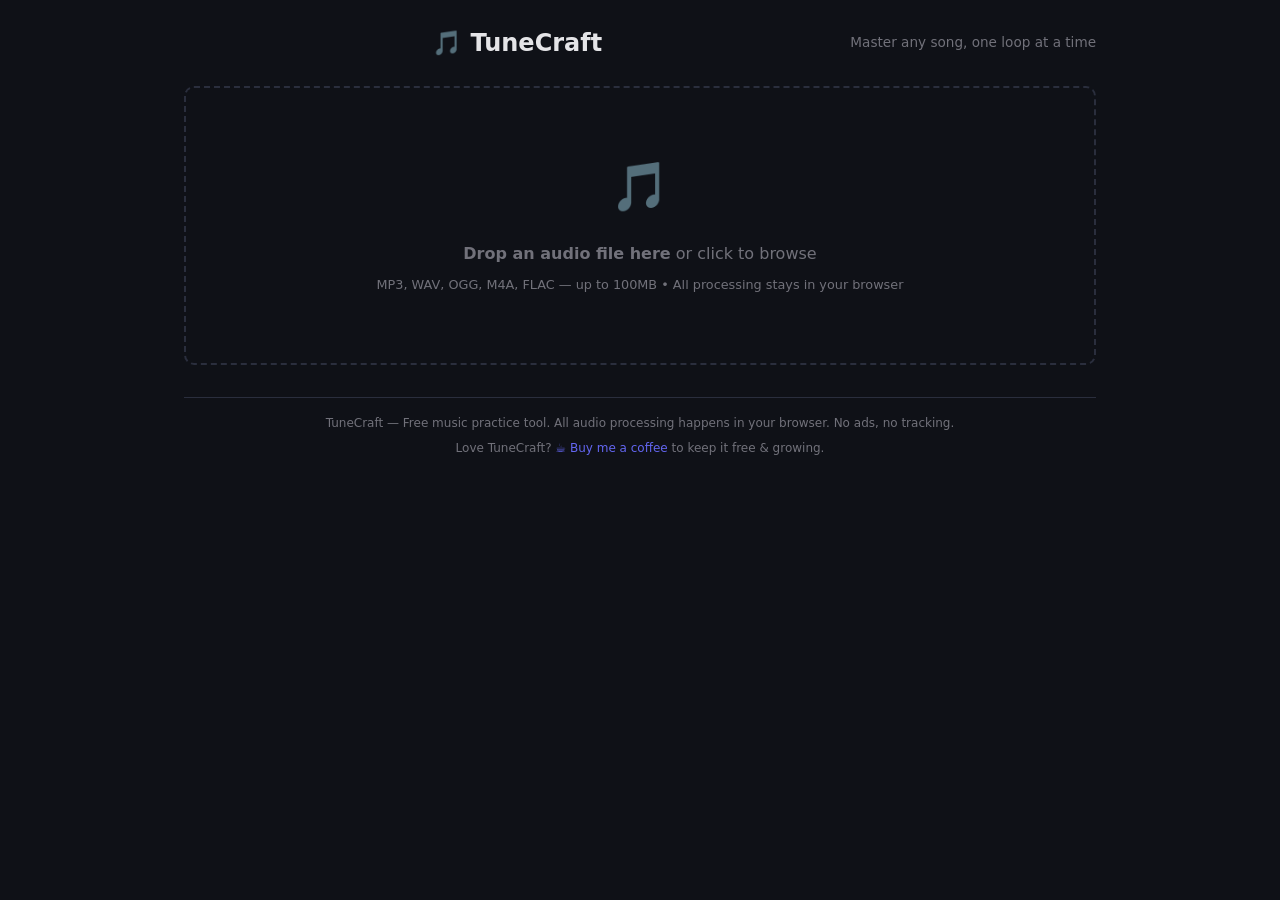
==== index.html @ f31935e3 "feat: add Ko-fi donate button + footer support link - Floating Ko-fi widget (bottom-right, matches a" ====
<!DOCTYPE html>
<html lang="en">
<head>
    <meta charset="UTF-8">
    <meta name="viewport" content="width=device-width, initial-scale=1.0">
    <title>TuneCraft — Music Practice Tool</title>
    <meta name="description" content="Free online music practice tool. Loop any section, slow down without pitch change, progressive speed training. Perfect for guitar, piano, bass, drums — any instrument.">
    <meta name="keywords" content="music practice, loop player, slow down music, A-B repeat, speed trainer, guitar practice, piano practice">
    <meta property="og:title" content="TuneCraft — Music Practice Tool">
    <meta property="og:description" content="Loop, slow down, and master any song. Free online music practice tool with progressive speed training.">
    <meta property="og:type" content="website">
    <meta property="og:url" content="https://tunecraft.app">
    <link rel="canonical" href="https://tunecraft.app">
    <link rel="stylesheet" href="css/style.css">
    <link rel="stylesheet" href="css/tune.css">
</head>
<body>
    <div class="gp-container">
        <div class="gp-header">
            <div></div>
            <h1>🎵 TuneCraft</h1>
            <div class="header-tagline">Master any song, one loop at a time</div>
        </div>

        <!-- Upload Area -->
        <div id="upload-area" class="upload-area">
            <div class="icon">🎵</div>
            <p><strong>Drop an audio file here</strong> or click to browse</p>
            <p class="hint">MP3, WAV, OGG, M4A, FLAC — up to 100MB • All processing stays in your browser</p>
            <input type="file" id="file-input" accept="audio/*,.mp3,.wav,.m4a,.ogg,.flac,.aac,.wma" style="display:none">
        </div>

        <!-- Player (hidden until file loaded) -->
        <div id="player-section" class="hidden">
            <!-- Track Info -->
            <div class="track-info">
                <span class="track-name" id="track-name"></span>
                <span class="track-duration" id="track-duration"></span>
                <button class="btn btn-sm btn-danger" onclick="closeTrack()">✕ Close</button>
            </div>

            <!-- Waveform -->
            <div class="waveform-wrap">
                <canvas id="waveform" height="90"></canvas>
                <div class="time-labels">
                    <span id="time-start">0:00</span>
                    <span id="time-end">0:00</span>
                </div>
            </div>

            <!-- Scrollbar / Seek bar -->
            <div class="scroll-bar-wrap" id="scroll-bar-wrap">
                <div class="scroll-track" id="scroll-track">
                    <div class="scroll-thumb" id="scroll-thumb"></div>
                </div>
            </div>

            <!-- View Window + Loop Info row -->
            <div class="view-loop-row">
                <div class="loop-info" id="loop-info">
                    <span class="loop-badge" id="loop-badge">No loop selected</span>
                    <span class="loop-hint">Click and drag on the waveform to select a loop region</span>
                </div>
                <div class="view-window-ctrl">
                    <label>View</label>
                    <input type="number" id="view-window-input" class="compact-input" value="30" min="2" max="600" title="Visible window in seconds">
                    <span class="unit">s</span>
                    <input type="range" id="view-window-slider" class="compact-slider" min="2" max="300" value="30" step="1">
                </div>
            </div>

            <!-- Transport Controls -->
            <div class="transport">
                <div class="transport-row">
                    <button class="ctrl-btn" id="btn-restart" onclick="restartTrack()" title="Restart">⏮</button>
                    <button class="ctrl-btn" id="btn-back5" onclick="skip(-5)" title="Back 5s">−5s</button>
                    <button class="ctrl-btn play-btn" id="btn-play" onclick="togglePlay()">▶</button>
                    <button class="ctrl-btn" id="btn-fwd5" onclick="skip(5)" title="Forward 5s">+5s</button>
                    <button class="ctrl-btn" id="btn-loop" onclick="toggleLoop()" title="Toggle loop">🔁</button>
                </div>

                <!-- Current Time -->
                <div class="current-time" id="current-time">0:00.0</div>

                <!-- Speed Control -->
                <div class="speed-section">
                    <label class="speed-label">Speed</label>
                    <div class="speed-buttons">
                        <button class="speed-btn" data-speed="0.25">0.25×</button>
                        <button class="speed-btn" data-speed="0.5">0.5×</button>
                        <button class="speed-btn" data-speed="0.75">0.75×</button>
                        <button class="speed-btn active" data-speed="1">1×</button>
                        <button class="speed-btn" data-speed="1.25">1.25×</button>
                        <button class="speed-btn" data-speed="1.5">1.5×</button>
                    </div>
                    <div class="speed-fine-row">
                        <input type="range" id="speed-slider" class="speed-slider" min="0.10" max="2.00" step="0.01" value="1.00">
                        <input type="number" id="speed-input" class="speed-num-input" min="0.10" max="2.00" step="0.01" value="1.00">
                        <span class="speed-x">×</span>
                    </div>
                </div>

                <!-- Volume -->
                <div class="volume-section">
                    <label class="speed-label">Volume</label>
                    <div class="speed-slider-row">
                        <span>🔈</span>
                        <input type="range" id="volume-slider" class="speed-slider" min="0" max="1" step="0.05" value="1">
                        <span>🔊</span>
                    </div>
                </div>

                <!-- Loop Adjust -->
                <div class="loop-adjust" id="loop-adjust">
                    <div class="loop-point">
                        <span class="loop-point-label">A</span>
                        <button class="adj-btn" onclick="nudgeLoop('start', -1)" title="−1s">−1</button>
                        <button class="adj-btn adj-fine" onclick="nudgeLoop('start', -0.1)" title="−0.1s">−.1</button>
                        <input type="text" class="loop-time-input" id="loop-start-input" placeholder="0:00.0" onchange="setLoopTime('start', this.value)">
                        <button class="adj-btn adj-fine" onclick="nudgeLoop('start', 0.1)" title="+0.1s">+.1</button>
                        <button class="adj-btn" onclick="nudgeLoop('start', 1)" title="+1s">+1</button>
                    </div>
                    <div class="loop-point">
                        <span class="loop-point-label">B</span>
                        <button class="adj-btn" onclick="nudgeLoop('end', -1)" title="−1s">−1</button>
                        <button class="adj-btn adj-fine" onclick="nudgeLoop('end', -0.1)" title="−0.1s">−.1</button>
                        <input type="text" class="loop-time-input" id="loop-end-input" placeholder="0:00.0" onchange="setLoopTime('end', this.value)">
                        <button class="adj-btn adj-fine" onclick="nudgeLoop('end', 0.1)" title="+0.1s">+.1</button>
                        <button class="adj-btn" onclick="nudgeLoop('end', 1)" title="+1s">+1</button>
                    </div>
                </div>

                <!-- Loop Actions -->
                <div class="loop-actions">
                    <button class="btn btn-sm btn-outline" onclick="setLoopFromHere()" title="Set loop start at current position">Set A (start)</button>
                    <button class="btn btn-sm btn-outline" onclick="setLoopToHere()" title="Set loop end at current position">Set B (end)</button>
                    <button class="btn btn-sm btn-outline" onclick="clearLoop()">Clear Loop</button>
                    <button class="btn btn-sm" id="btn-countin" onclick="toggleCountIn()" title="Count-in beeps before loop restart">🔔 Count-in</button>
                </div>
            </div>

            <!-- Keyboard Shortcuts -->
            <div class="shortcuts">
                <span><kbd>Space</kbd> Play/Pause</span>
                <span><kbd>←</kbd><kbd>→</kbd> ±5s</span>
                <span><kbd>Shift</kbd>+<kbd>←</kbd><kbd>→</kbd> ±1s</span>
                <span><kbd>[</kbd> Set A</span>
                <span><kbd>]</kbd> Set B</span>
                <span><kbd>L</kbd> Toggle Loop</span>
                <span><kbd>-</kbd><kbd>+</kbd> Speed ±0.01</span>
                <span><kbd>Scroll</kbd> Pan waveform</span>
            </div>
        </div>

        <!-- Footer -->
        <footer class="site-footer">
            <p>TuneCraft — Free music practice tool. All audio processing happens in your browser. No ads, no tracking.</p>
            <p class="footer-support">
                Love TuneCraft? <a href="https://ko-fi.com/tunecraft" target="_blank" rel="noopener">☕ Buy me a coffee</a> to keep it free & growing.
            </p>
        </footer>
    </div>

    <script src="js/tune.js"></script>
    <!-- Ko-fi floating button -->
    <script src="https://storage.ko-fi.com/cdn/scripts/overlay-widget.js"></script>
    <script>
        kofiWidgetOverlay.draw('tunecraft', {
            'type': 'floating-chat',
            'floating-chat.donateButton.text': 'Support',
            'floating-chat.donateButton.background-color': '#6366f1',
            'floating-chat.donateButton.text-color': '#fff'
        });
    </script>
</body>
</html>
---- css/style.css ----
/* ── TuneCraft Base ────────────────────────────────────── */
:root {
    --bg: #0f1117;
    --surface: #1a1d27;
    --surface-hover: #222637;
    --border: #2a2e3d;
    --text: #e4e4e7;
    --text-muted: #71717a;
    --accent: #6366f1;
    --accent-hover: #818cf8;
    --success: #22c55e;
    --warning: #f59e0b;
    --danger: #ef4444;
    --radius: 10px;
    --font: 'Inter', -apple-system, BlinkMacSystemFont, system-ui, sans-serif;
    --mono: 'JetBrains Mono', 'Fira Code', monospace;
}

* { box-sizing: border-box; margin: 0; padding: 0; }

body {
    font-family: var(--font);
    background: var(--bg);
    color: var(--text);
    line-height: 1.6;
    min-height: 100vh;
}

.hidden { display: none !important; }

/* Upload area */
.upload-area {
    border: 2px dashed var(--border);
    border-radius: var(--radius);
    padding: 60px 24px;
    text-align: center;
    transition: all 0.2s;
    cursor: pointer;
    margin-bottom: 24px;
}

.upload-area:hover,
.upload-area.drag-over {
    border-color: var(--accent);
    background: rgba(99, 102, 241, 0.05);
}

.upload-area .icon {
    font-size: 3rem;
    margin-bottom: 16px;
}

.upload-area p {
    color: var(--text-muted);
    margin-bottom: 8px;
}

.upload-area .hint {
    font-size: 0.8rem;
    color: var(--text-muted);
}

/* Buttons */
.btn {
    background: var(--accent);
    color: #fff;
    border: none;
    padding: 8px 16px;
    border-radius: 6px;
    font-size: 0.85rem;
    font-weight: 500;
    cursor: pointer;
    transition: background 0.2s;
    display: inline-flex;
    align-items: center;
    gap: 6px;
}

.btn:hover { background: var(--accent-hover); }
.btn-sm { padding: 5px 12px; font-size: 0.8rem; }

.btn-outline {
    background: transparent;
    border: 1px solid var(--border);
    color: var(--text);
}

.btn-outline:hover {
    border-color: var(--accent);
    color: var(--accent);
    background: transparent;
}

.btn-danger { background: var(--danger); }
.btn-danger:hover { background: #dc2626; }

/* Toast */
.toast {
    position: fixed;
    bottom: 24px;
    right: 24px;
    background: var(--surface);
    border: 1px solid var(--border);
    border-radius: 8px;
    padding: 12px 20px;
    font-size: 0.9rem;
    box-shadow: 0 8px 24px rgba(0, 0, 0, 0.3);
    z-index: 2000;
    animation: slideIn 0.3s ease;
}

.toast.error { border-color: var(--danger); }
.toast.success { border-color: var(--success); }

@keyframes slideIn {
    from { transform: translateY(20px); opacity: 0; }
    to { transform: translateY(0); opacity: 1; }
}
---- css/tune.css ----
/* ── Tune Player ──────────────────────────────────────── */

.gp-container {
    max-width: 960px;
    margin: 0 auto;
    padding: 24px;
}

.gp-header {
    display: flex;
    align-items: center;
    justify-content: space-between;
    margin-bottom: 24px;
    flex-wrap: wrap;
    gap: 12px;
}

.gp-header h1 { font-size: 1.5rem; font-weight: 600; }

.header-tagline {
    color: var(--text-muted);
    font-size: 0.85rem;
    text-align: right;
}

.site-footer {
    margin-top: 32px;
    padding-top: 16px;
    border-top: 1px solid var(--border);
    text-align: center;
    color: var(--text-muted);
    font-size: 0.75rem;
}

.footer-support {
    margin-top: 6px;
}

.footer-support a {
    color: var(--accent);
    text-decoration: none;
    font-weight: 500;
}

.footer-support a:hover {
    color: var(--accent-hover);
    text-decoration: underline;
}

/* Track info */
.track-info {
    background: var(--surface);
    border: 1px solid var(--border);
    border-radius: var(--radius);
    padding: 14px 20px;
    margin-bottom: 16px;
    display: flex;
    align-items: center;
    gap: 16px;
    flex-wrap: wrap;
}

.track-name {
    font-weight: 600;
    font-size: 1rem;
    flex: 1;
    overflow: hidden;
    text-overflow: ellipsis;
    white-space: nowrap;
}

.track-duration {
    color: var(--text-muted);
    font-size: 0.85rem;
    font-family: var(--mono);
}

/* Waveform */
.waveform-wrap {
    position: relative;
    margin-bottom: 8px;
    background: var(--surface);
    border: 1px solid var(--border);
    border-radius: var(--radius);
    overflow: hidden;
}

#waveform {
    width: 100%;
    display: block;
    cursor: crosshair;
    touch-action: none;  /* prevent Safari from hijacking gestures */
}

.time-labels {
    display: flex;
    justify-content: space-between;
    padding: 4px 12px 8px;
    color: var(--text-muted);
    font-size: 0.75rem;
    font-family: var(--mono);
}

/* Scroll bar */
.scroll-bar-wrap {
    padding: 2px 12px 10px;
}

.scroll-track {
    position: relative;
    height: 14px;
    background: var(--surface);
    border: 1px solid var(--border);
    border-radius: 7px;
    cursor: pointer;
    touch-action: none;
}

.scroll-thumb {
    position: absolute;
    top: 1px;
    height: 10px;
    min-width: 24px;
    background: rgba(99, 102, 241, 0.45);
    border-radius: 5px;
    cursor: grab;
    transition: background 0.15s;
}

.scroll-thumb:hover,
.scroll-thumb.dragging {
    background: rgba(99, 102, 241, 0.7);
    cursor: grabbing;
}

/* View + Loop info row */
.view-loop-row {
    display: flex;
    align-items: center;
    justify-content: space-between;
    gap: 16px;
    margin-bottom: 16px;
    flex-wrap: wrap;
}

.loop-info {
    display: flex;
    align-items: center;
    gap: 12px;
    flex: 1;
    min-width: 0;
}

.loop-badge {
    background: rgba(99, 102, 241, 0.15);
    color: var(--accent);
    padding: 4px 12px;
    border-radius: 6px;
    font-size: 0.8rem;
    font-weight: 500;
    font-family: var(--mono);
    white-space: nowrap;
}

.loop-badge.active {
    background: rgba(34, 197, 94, 0.15);
    color: var(--success);
}

.loop-hint {
    color: var(--text-muted);
    font-size: 0.8rem;
}

/* View window control */
.view-window-ctrl {
    display: flex;
    align-items: center;
    gap: 6px;
    flex-shrink: 0;
}

.view-window-ctrl label {
    font-size: 0.8rem;
    color: var(--text-muted);
    text-transform: uppercase;
    letter-spacing: 0.5px;
}

.compact-input {
    background: var(--bg);
    border: 1px solid var(--border);
    color: var(--text);
    width: 52px;
    padding: 4px 6px;
    border-radius: 6px;
    font-size: 0.85rem;
    font-family: var(--mono);
    text-align: center;
}

.compact-input:focus {
    border-color: var(--accent);
    outline: none;
}

.unit {
    color: var(--text-muted);
    font-size: 0.8rem;
}

.compact-slider {
    -webkit-appearance: none;
    appearance: none;
    width: 100px;
    height: 4px;
    background: var(--border);
    border-radius: 2px;
    outline: none;
}

.compact-slider::-webkit-slider-thumb {
    -webkit-appearance: none;
    width: 14px;
    height: 14px;
    background: var(--accent);
    border-radius: 50%;
    cursor: pointer;
}

.compact-slider::-moz-range-thumb {
    width: 14px;
    height: 14px;
    background: var(--accent);
    border-radius: 50%;
    cursor: pointer;
    border: none;
}

/* Transport */
.transport {
    background: var(--surface);
    border: 1px solid var(--border);
    border-radius: var(--radius);
    padding: 20px;
    display: flex;
    flex-direction: column;
    align-items: center;
    gap: 16px;
}

.transport-row {
    display: flex;
    align-items: center;
    gap: 12px;
}

.ctrl-btn {
    background: var(--bg);
    border: 1px solid var(--border);
    color: var(--text);
    width: 48px;
    height: 48px;
    border-radius: 50%;
    cursor: pointer;
    font-size: 1rem;
    transition: all 0.2s;
    display: flex;
    align-items: center;
    justify-content: center;
}

.ctrl-btn:hover {
    border-color: var(--accent);
    color: var(--accent);
}

.ctrl-btn.play-btn {
    width: 64px;
    height: 64px;
    font-size: 1.5rem;
    background: var(--accent);
    border-color: var(--accent);
    color: #fff;
}

.ctrl-btn.play-btn:hover {
    background: var(--accent-hover);
    border-color: var(--accent-hover);
    color: #fff;
}

.ctrl-btn.active {
    background: rgba(34, 197, 94, 0.15);
    border-color: var(--success);
    color: var(--success);
}

.current-time {
    font-family: var(--mono);
    font-size: 1.4rem;
    font-weight: 600;
    color: var(--accent);
    letter-spacing: 1px;
}

/* Speed */
.speed-section, .volume-section {
    width: 100%;
    max-width: 520px;
}

.speed-label {
    display: block;
    text-align: center;
    font-size: 0.8rem;
    color: var(--text-muted);
    text-transform: uppercase;
    letter-spacing: 0.5px;
    margin-bottom: 8px;
}

.speed-buttons {
    display: flex;
    gap: 6px;
    justify-content: center;
    margin-bottom: 10px;
    flex-wrap: wrap;
}

.speed-btn {
    background: var(--bg);
    border: 1px solid var(--border);
    color: var(--text);
    padding: 6px 14px;
    border-radius: 6px;
    cursor: pointer;
    font-size: 0.85rem;
    font-family: var(--mono);
    transition: all 0.2s;
}

.speed-btn:hover {
    border-color: var(--accent);
    color: var(--accent);
}

.speed-btn.active {
    background: var(--accent);
    border-color: var(--accent);
    color: #fff;
}

/* Speed fine control row */
.speed-fine-row {
    display: flex;
    align-items: center;
    gap: 10px;
    justify-content: center;
}

.speed-slider {
    -webkit-appearance: none;
    appearance: none;
    width: 260px;
    height: 6px;
    background: var(--border);
    border-radius: 3px;
    outline: none;
}

.speed-slider::-webkit-slider-thumb {
    -webkit-appearance: none;
    width: 18px;
    height: 18px;
    background: var(--accent);
    border-radius: 50%;
    cursor: pointer;
}

.speed-slider::-moz-range-thumb {
    width: 18px;
    height: 18px;
    background: var(--accent);
    border-radius: 50%;
    cursor: pointer;
    border: none;
}

.speed-num-input {
    background: var(--bg);
    border: 1px solid var(--border);
    color: var(--accent);
    width: 64px;
    padding: 6px 8px;
    border-radius: 6px;
    font-size: 0.95rem;
    font-family: var(--mono);
    text-align: center;
    font-weight: 600;
}

.speed-num-input:focus {
    border-color: var(--accent);
    outline: none;
}

.speed-x {
    color: var(--text-muted);
    font-size: 0.9rem;
    font-family: var(--mono);
}

.speed-slider-row {
    display: flex;
    align-items: center;
    gap: 10px;
    justify-content: center;
}

/* Loop actions */
.loop-actions {
    display: flex;
    gap: 8px;
    flex-wrap: wrap;
    justify-content: center;
}

/* Loop adjust controls */
.loop-adjust {
    display: flex;
    gap: 24px;
    justify-content: center;
    flex-wrap: wrap;
    width: 100%;
    max-width: 520px;
}

.loop-point {
    display: flex;
    align-items: center;
    gap: 4px;
}

.loop-point-label {
    font-family: var(--mono);
    font-weight: 700;
    font-size: 0.85rem;
    color: var(--success);
    width: 18px;
    text-align: center;
}

.adj-btn {
    background: var(--bg);
    border: 1px solid var(--border);
    color: var(--text);
    padding: 4px 8px;
    border-radius: 5px;
    cursor: pointer;
    font-size: 0.75rem;
    font-family: var(--mono);
    transition: all 0.15s;
    line-height: 1;
}

.adj-btn:hover {
    border-color: var(--accent);
    color: var(--accent);
}

.adj-btn.adj-fine {
    font-size: 0.7rem;
    padding: 4px 5px;
    color: var(--text-muted);
}

.loop-time-input {
    background: var(--bg);
    border: 1px solid var(--border);
    color: var(--accent);
    width: 62px;
    padding: 4px 6px;
    border-radius: 6px;
    font-size: 0.82rem;
    font-family: var(--mono);
    text-align: center;
    font-weight: 600;
}

.loop-time-input:focus {
    border-color: var(--accent);
    outline: none;
}

/* Keyboard shortcuts */
.shortcuts {
    display: flex;
    gap: 14px;
    flex-wrap: wrap;
    justify-content: center;
    margin-top: 20px;
    padding-top: 16px;
    border-top: 1px solid var(--border);
}

.shortcuts span {
    color: var(--text-muted);
    font-size: 0.72rem;
    display: flex;
    align-items: center;
    gap: 3px;
}

kbd {
    background: var(--bg);
    border: 1px solid var(--border);
    border-radius: 4px;
    padding: 2px 6px;
    font-family: var(--mono);
    font-size: 0.68rem;
    color: var(--text);
}

/* Responsive */
@media (max-width: 640px) {
    .gp-container { padding: 16px; }
    .transport { padding: 16px; }
    .speed-slider { width: 160px; }
    .ctrl-btn { width: 40px; height: 40px; font-size: 0.85rem; }
    .ctrl-btn.play-btn { width: 52px; height: 52px; font-size: 1.2rem; }
    .shortcuts { gap: 8px; }
    .view-loop-row { flex-direction: column; align-items: flex-start; }
    .compact-slider { width: 80px; }
}
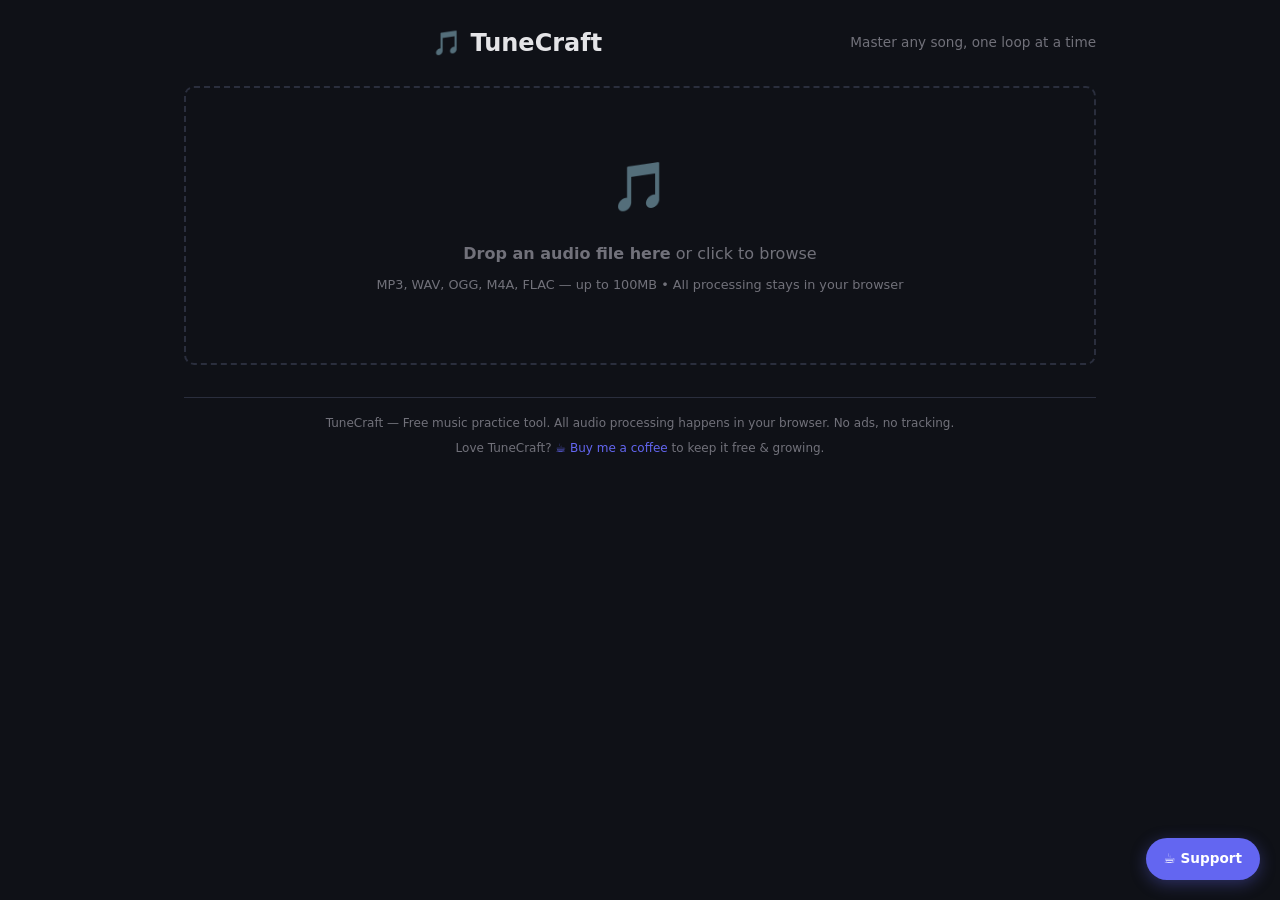
==== commit e8faae5d: "feat: add Ko-fi donate button (pure CSS floating + footer link) - Floating 'Support' button bottom-r" ====
--- a/index.html
+++ b/index.html
@@ -162,15 +162,10 @@
     </div>
 
     <script src="js/tune.js"></script>
-    <!-- Ko-fi floating button -->
-    <script src="https://storage.ko-fi.com/cdn/scripts/overlay-widget.js"></script>
-    <script>
-        kofiWidgetOverlay.draw('tunecraft', {
-            'type': 'floating-chat',
-            'floating-chat.donateButton.text': 'Support',
-            'floating-chat.donateButton.background-color': '#6366f1',
-            'floating-chat.donateButton.text-color': '#fff'
-        });
-    </script>
+
+    <!-- Floating Ko-fi donate button -->
+    <a href="https://ko-fi.com/tunecraft" target="_blank" rel="noopener" class="floating-donate" title="Support TuneCraft">
+        ☕ Support
+    </a>
 </body>
 </html>
--- a/css/tune.css
+++ b/css/tune.css
@@ -45,6 +45,38 @@
 .footer-support a:hover {
     color: var(--accent-hover);
     text-decoration: underline;
+}
+
+/* Floating donate button */
+.floating-donate {
+    position: fixed;
+    bottom: 20px;
+    right: 20px;
+    background: var(--accent);
+    color: #fff;
+    text-decoration: none;
+    padding: 10px 18px;
+    border-radius: 24px;
+    font-size: 0.85rem;
+    font-weight: 600;
+    box-shadow: 0 4px 16px rgba(99, 102, 241, 0.35);
+    transition: all 0.2s;
+    z-index: 1000;
+}
+
+.floating-donate:hover {
+    background: var(--accent-hover);
+    transform: translateY(-2px);
+    box-shadow: 0 6px 20px rgba(99, 102, 241, 0.5);
+}
+
+@media (max-width: 640px) {
+    .floating-donate {
+        padding: 8px 14px;
+        font-size: 0.8rem;
+        bottom: 14px;
+        right: 14px;
+    }
 }
 
 /* Track info */
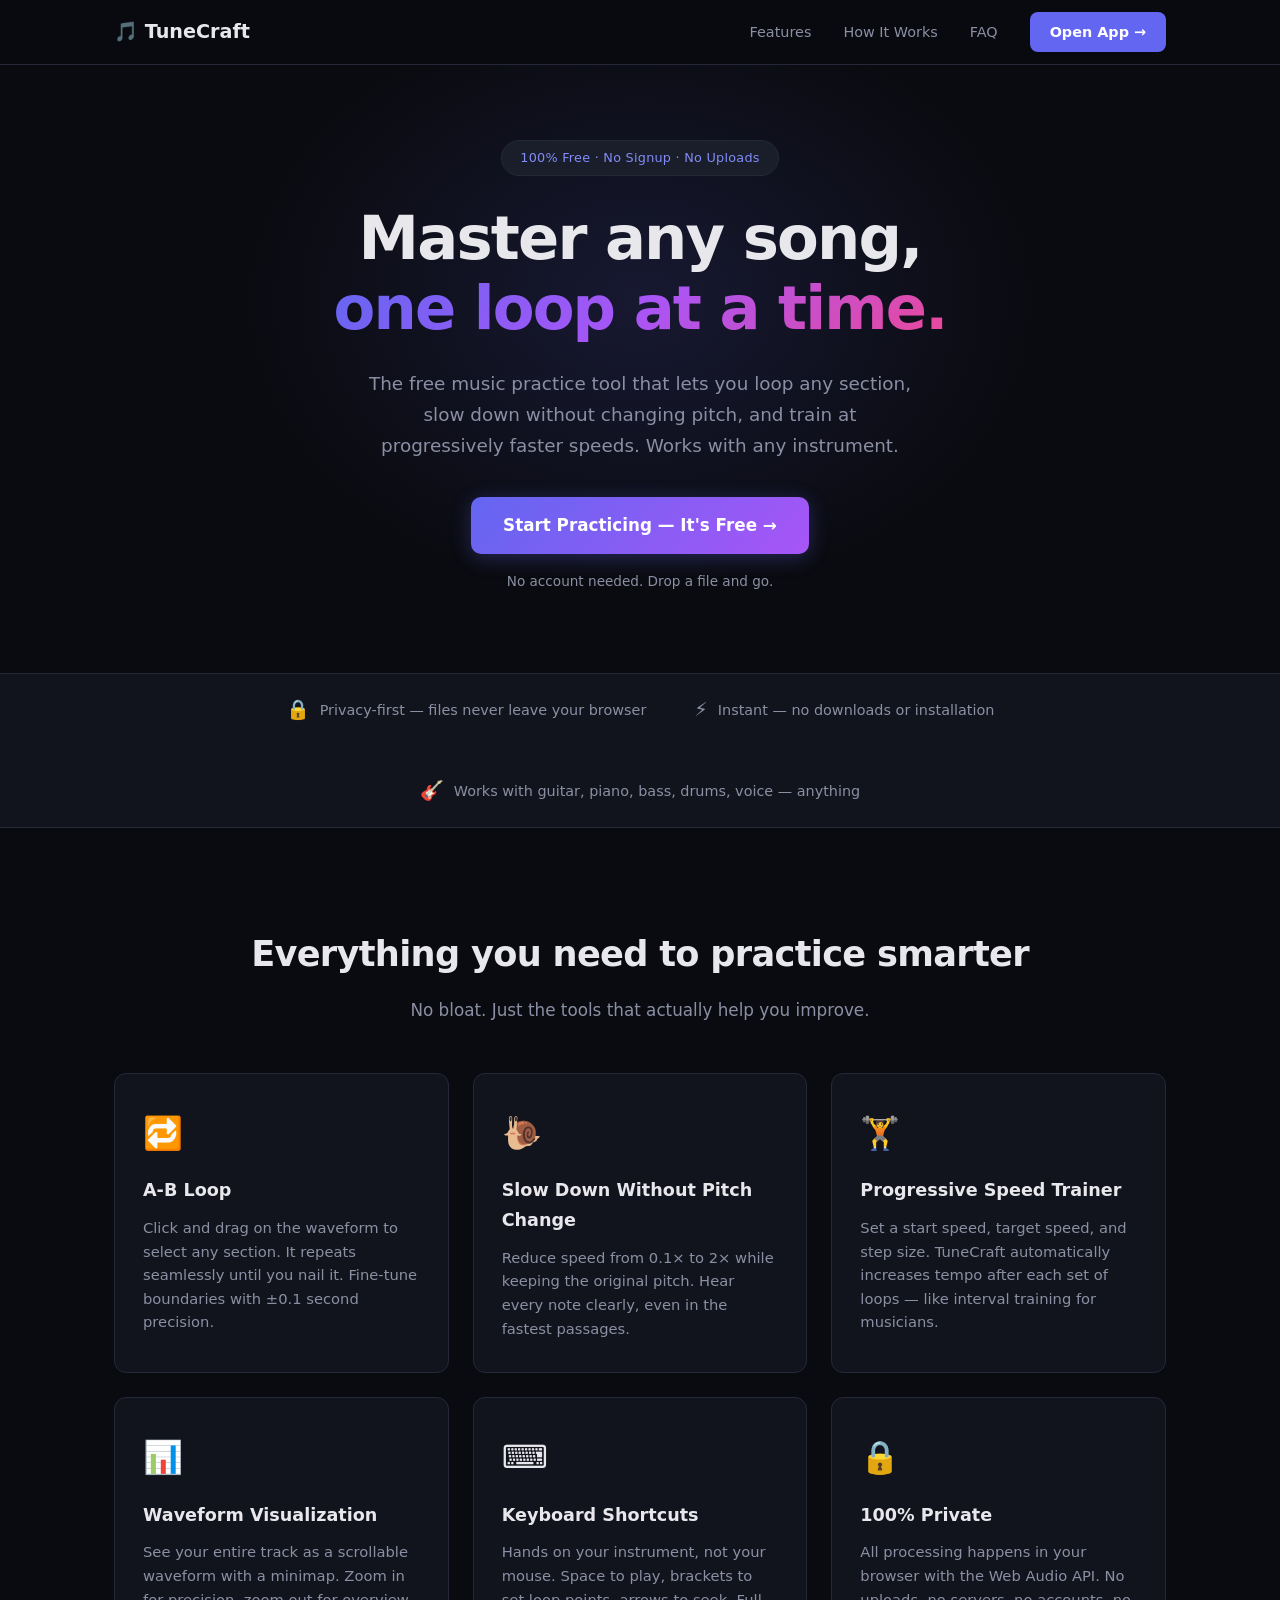
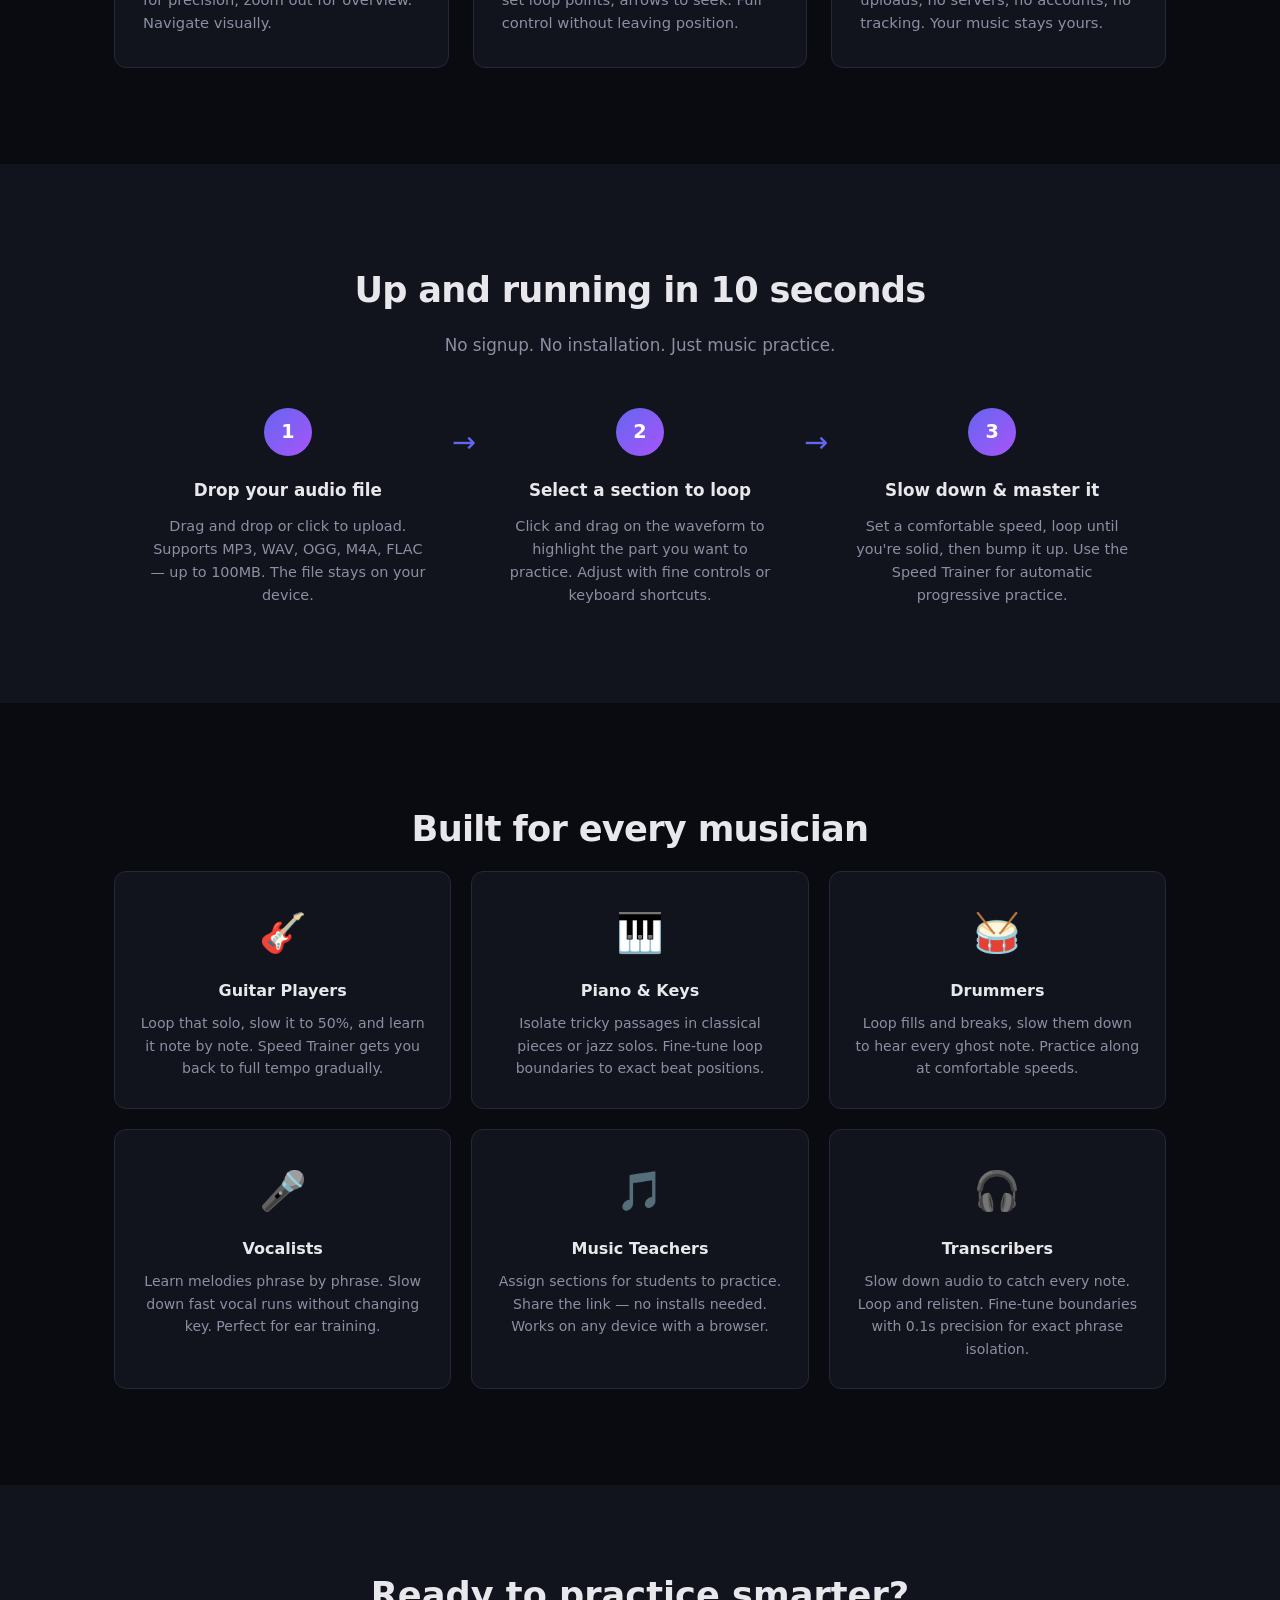
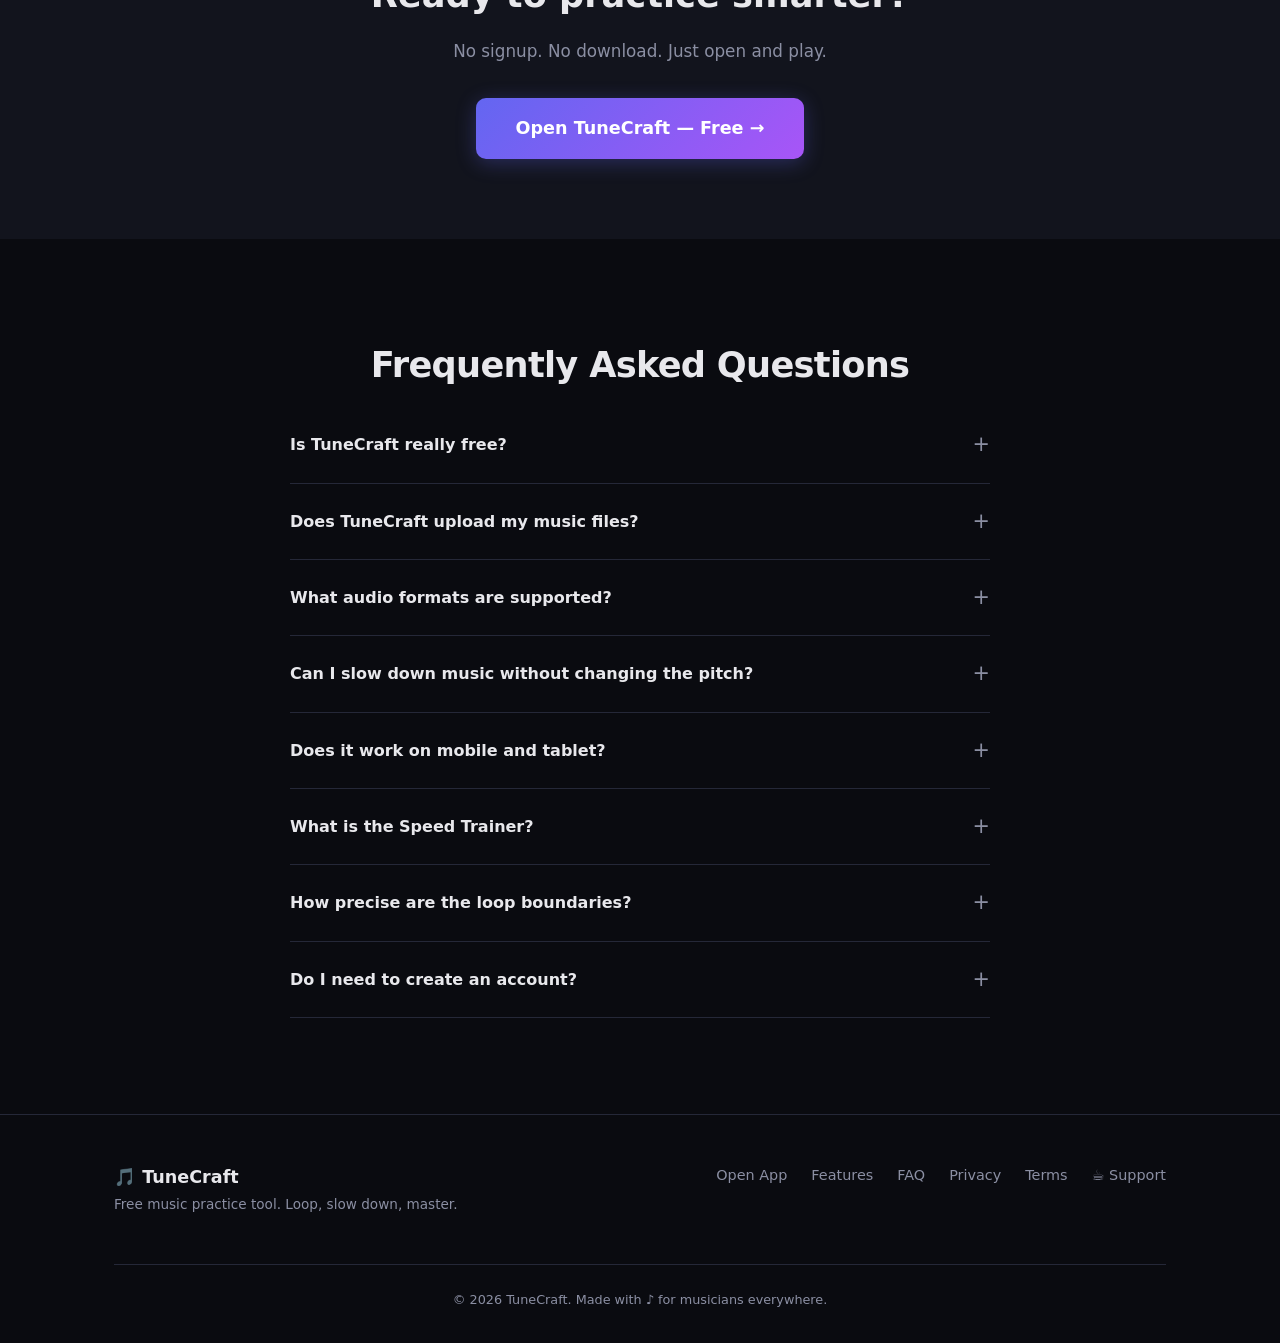
==== commit 02523ee9: "feat: add landing page, privacy policy, terms of service & SEO - New index.html as SEO-optimized lan" ====
--- a/index.html
+++ b/index.html
@@ -3,169 +3,361 @@
 <head>
     <meta charset="UTF-8">
     <meta name="viewport" content="width=device-width, initial-scale=1.0">
-    <title>TuneCraft — Music Practice Tool</title>
-    <meta name="description" content="Free online music practice tool. Loop any section, slow down without pitch change, progressive speed training. Perfect for guitar, piano, bass, drums — any instrument.">
-    <meta name="keywords" content="music practice, loop player, slow down music, A-B repeat, speed trainer, guitar practice, piano practice">
-    <meta property="og:title" content="TuneCraft — Music Practice Tool">
-    <meta property="og:description" content="Loop, slow down, and master any song. Free online music practice tool with progressive speed training.">
+    <title>TuneCraft — Free Music Practice Tool | Loop, Slow Down & Master Any Song</title>
+    <meta name="description" content="Free online music practice tool. Loop any section, slow down without changing pitch, and train with progressive speed. Works with guitar, piano, bass, drums — any instrument. No signup, no uploads, 100% in your browser.">
+    <meta name="keywords" content="music practice tool, loop player, slow down music, A-B repeat, speed trainer, guitar practice, piano practice, music loop online, slow down song without pitch change, free music practice">
+
+    <!-- Open Graph -->
+    <meta property="og:title" content="TuneCraft — Free Music Practice Tool">
+    <meta property="og:description" content="Loop, slow down, and master any song. Free online tool with A-B repeat, speed control, and progressive training. No signup required.">
     <meta property="og:type" content="website">
     <meta property="og:url" content="https://tunecraft.app">
+    <meta property="og:image" content="https://tunecraft.app/img/og-image.png">
+    <meta property="og:site_name" content="TuneCraft">
+
+    <!-- Twitter Card -->
+    <meta name="twitter:card" content="summary_large_image">
+    <meta name="twitter:title" content="TuneCraft — Free Music Practice Tool">
+    <meta name="twitter:description" content="Loop, slow down, and master any song. Free, private, no signup.">
+    <meta name="twitter:image" content="https://tunecraft.app/img/og-image.png">
+
     <link rel="canonical" href="https://tunecraft.app">
-    <link rel="stylesheet" href="css/style.css">
-    <link rel="stylesheet" href="css/tune.css">
+    <!-- Using system font stack for privacy (no external font requests) -->
+    <link rel="stylesheet" href="css/landing.css">
+
+    <!-- Schema.org Structured Data -->
+    <script type="application/ld+json">
+    {
+        "@context": "https://schema.org",
+        "@type": "SoftwareApplication",
+        "name": "TuneCraft",
+        "url": "https://tunecraft.app",
+        "applicationCategory": "MultimediaApplication",
+        "operatingSystem": "Web",
+        "offers": {
+            "@type": "Offer",
+            "price": "0",
+            "priceCurrency": "USD"
+        },
+        "description": "Free online music practice tool. Loop any section, slow down without pitch change, progressive speed training.",
+        "featureList": [
+            "A-B Loop — repeat any section",
+            "Speed control from 0.1× to 2× without pitch change",
+            "Waveform visualization with scrollable viewport",
+            "Progressive speed trainer with auto tempo increase",
+            "Keyboard shortcuts for hands-free control",
+            "100% browser-based, no file uploads"
+        ],
+        "screenshot": "https://tunecraft.app/img/og-image.png"
+    }
+    </script>
+
+    <!-- FAQ Schema -->
+    <script type="application/ld+json">
+    {
+        "@context": "https://schema.org",
+        "@type": "FAQPage",
+        "mainEntity": [
+            {
+                "@type": "Question",
+                "name": "Is TuneCraft really free?",
+                "acceptedAnswer": {
+                    "@type": "Answer",
+                    "text": "Yes, TuneCraft is 100% free with no signup required. All features are available immediately — no trials, no premium tiers, no ads."
+                }
+            },
+            {
+                "@type": "Question",
+                "name": "Does TuneCraft upload my music files?",
+                "acceptedAnswer": {
+                    "@type": "Answer",
+                    "text": "No. All audio processing happens entirely in your browser using the Web Audio API. Your files never leave your device. There are no servers, no uploads, no tracking."
+                }
+            },
+            {
+                "@type": "Question",
+                "name": "What audio formats does TuneCraft support?",
+                "acceptedAnswer": {
+                    "@type": "Answer",
+                    "text": "TuneCraft supports MP3, WAV, OGG, M4A, FLAC, AAC, and WMA files up to 100MB."
+                }
+            },
+            {
+                "@type": "Question",
+                "name": "Can I slow down music without changing the pitch?",
+                "acceptedAnswer": {
+                    "@type": "Answer",
+                    "text": "Yes! TuneCraft uses the Web Audio API to change playback speed from 0.1× to 2× while preserving the original pitch. Perfect for learning fast passages note by note."
+                }
+            },
+            {
+                "@type": "Question",
+                "name": "Does TuneCraft work on mobile and tablet?",
+                "acceptedAnswer": {
+                    "@type": "Answer",
+                    "text": "Yes. TuneCraft is fully responsive and supports touch gestures on iPad, iPhone, Android phones and tablets."
+                }
+            }
+        ]
+    }
+    </script>
 </head>
 <body>
-    <div class="gp-container">
-        <div class="gp-header">
-            <div></div>
-            <h1>🎵 TuneCraft</h1>
-            <div class="header-tagline">Master any song, one loop at a time</div>
-        </div>
-
-        <!-- Upload Area -->
-        <div id="upload-area" class="upload-area">
-            <div class="icon">🎵</div>
-            <p><strong>Drop an audio file here</strong> or click to browse</p>
-            <p class="hint">MP3, WAV, OGG, M4A, FLAC — up to 100MB • All processing stays in your browser</p>
-            <input type="file" id="file-input" accept="audio/*,.mp3,.wav,.m4a,.ogg,.flac,.aac,.wma" style="display:none">
-        </div>
-
-        <!-- Player (hidden until file loaded) -->
-        <div id="player-section" class="hidden">
-            <!-- Track Info -->
-            <div class="track-info">
-                <span class="track-name" id="track-name"></span>
-                <span class="track-duration" id="track-duration"></span>
-                <button class="btn btn-sm btn-danger" onclick="closeTrack()">✕ Close</button>
-            </div>
-
-            <!-- Waveform -->
-            <div class="waveform-wrap">
-                <canvas id="waveform" height="90"></canvas>
-                <div class="time-labels">
-                    <span id="time-start">0:00</span>
-                    <span id="time-end">0:00</span>
-                </div>
-            </div>
-
-            <!-- Scrollbar / Seek bar -->
-            <div class="scroll-bar-wrap" id="scroll-bar-wrap">
-                <div class="scroll-track" id="scroll-track">
-                    <div class="scroll-thumb" id="scroll-thumb"></div>
-                </div>
-            </div>
-
-            <!-- View Window + Loop Info row -->
-            <div class="view-loop-row">
-                <div class="loop-info" id="loop-info">
-                    <span class="loop-badge" id="loop-badge">No loop selected</span>
-                    <span class="loop-hint">Click and drag on the waveform to select a loop region</span>
-                </div>
-                <div class="view-window-ctrl">
-                    <label>View</label>
-                    <input type="number" id="view-window-input" class="compact-input" value="30" min="2" max="600" title="Visible window in seconds">
-                    <span class="unit">s</span>
-                    <input type="range" id="view-window-slider" class="compact-slider" min="2" max="300" value="30" step="1">
-                </div>
-            </div>
-
-            <!-- Transport Controls -->
-            <div class="transport">
-                <div class="transport-row">
-                    <button class="ctrl-btn" id="btn-restart" onclick="restartTrack()" title="Restart">⏮</button>
-                    <button class="ctrl-btn" id="btn-back5" onclick="skip(-5)" title="Back 5s">−5s</button>
-                    <button class="ctrl-btn play-btn" id="btn-play" onclick="togglePlay()">▶</button>
-                    <button class="ctrl-btn" id="btn-fwd5" onclick="skip(5)" title="Forward 5s">+5s</button>
-                    <button class="ctrl-btn" id="btn-loop" onclick="toggleLoop()" title="Toggle loop">🔁</button>
-                </div>
-
-                <!-- Current Time -->
-                <div class="current-time" id="current-time">0:00.0</div>
-
-                <!-- Speed Control -->
-                <div class="speed-section">
-                    <label class="speed-label">Speed</label>
-                    <div class="speed-buttons">
-                        <button class="speed-btn" data-speed="0.25">0.25×</button>
-                        <button class="speed-btn" data-speed="0.5">0.5×</button>
-                        <button class="speed-btn" data-speed="0.75">0.75×</button>
-                        <button class="speed-btn active" data-speed="1">1×</button>
-                        <button class="speed-btn" data-speed="1.25">1.25×</button>
-                        <button class="speed-btn" data-speed="1.5">1.5×</button>
-                    </div>
-                    <div class="speed-fine-row">
-                        <input type="range" id="speed-slider" class="speed-slider" min="0.10" max="2.00" step="0.01" value="1.00">
-                        <input type="number" id="speed-input" class="speed-num-input" min="0.10" max="2.00" step="0.01" value="1.00">
-                        <span class="speed-x">×</span>
-                    </div>
-                </div>
-
-                <!-- Volume -->
-                <div class="volume-section">
-                    <label class="speed-label">Volume</label>
-                    <div class="speed-slider-row">
-                        <span>🔈</span>
-                        <input type="range" id="volume-slider" class="speed-slider" min="0" max="1" step="0.05" value="1">
-                        <span>🔊</span>
-                    </div>
-                </div>
-
-                <!-- Loop Adjust -->
-                <div class="loop-adjust" id="loop-adjust">
-                    <div class="loop-point">
-                        <span class="loop-point-label">A</span>
-                        <button class="adj-btn" onclick="nudgeLoop('start', -1)" title="−1s">−1</button>
-                        <button class="adj-btn adj-fine" onclick="nudgeLoop('start', -0.1)" title="−0.1s">−.1</button>
-                        <input type="text" class="loop-time-input" id="loop-start-input" placeholder="0:00.0" onchange="setLoopTime('start', this.value)">
-                        <button class="adj-btn adj-fine" onclick="nudgeLoop('start', 0.1)" title="+0.1s">+.1</button>
-                        <button class="adj-btn" onclick="nudgeLoop('start', 1)" title="+1s">+1</button>
-                    </div>
-                    <div class="loop-point">
-                        <span class="loop-point-label">B</span>
-                        <button class="adj-btn" onclick="nudgeLoop('end', -1)" title="−1s">−1</button>
-                        <button class="adj-btn adj-fine" onclick="nudgeLoop('end', -0.1)" title="−0.1s">−.1</button>
-                        <input type="text" class="loop-time-input" id="loop-end-input" placeholder="0:00.0" onchange="setLoopTime('end', this.value)">
-                        <button class="adj-btn adj-fine" onclick="nudgeLoop('end', 0.1)" title="+0.1s">+.1</button>
-                        <button class="adj-btn" onclick="nudgeLoop('end', 1)" title="+1s">+1</button>
-                    </div>
-                </div>
-
-                <!-- Loop Actions -->
-                <div class="loop-actions">
-                    <button class="btn btn-sm btn-outline" onclick="setLoopFromHere()" title="Set loop start at current position">Set A (start)</button>
-                    <button class="btn btn-sm btn-outline" onclick="setLoopToHere()" title="Set loop end at current position">Set B (end)</button>
-                    <button class="btn btn-sm btn-outline" onclick="clearLoop()">Clear Loop</button>
-                    <button class="btn btn-sm" id="btn-countin" onclick="toggleCountIn()" title="Count-in beeps before loop restart">🔔 Count-in</button>
-                </div>
-            </div>
-
-            <!-- Keyboard Shortcuts -->
-            <div class="shortcuts">
-                <span><kbd>Space</kbd> Play/Pause</span>
-                <span><kbd>←</kbd><kbd>→</kbd> ±5s</span>
-                <span><kbd>Shift</kbd>+<kbd>←</kbd><kbd>→</kbd> ±1s</span>
-                <span><kbd>[</kbd> Set A</span>
-                <span><kbd>]</kbd> Set B</span>
-                <span><kbd>L</kbd> Toggle Loop</span>
-                <span><kbd>-</kbd><kbd>+</kbd> Speed ±0.01</span>
-                <span><kbd>Scroll</kbd> Pan waveform</span>
-            </div>
-        </div>
-
-        <!-- Footer -->
-        <footer class="site-footer">
-            <p>TuneCraft — Free music practice tool. All audio processing happens in your browser. No ads, no tracking.</p>
-            <p class="footer-support">
-                Love TuneCraft? <a href="https://ko-fi.com/tunecraft" target="_blank" rel="noopener">☕ Buy me a coffee</a> to keep it free & growing.
-            </p>
-        </footer>
-    </div>
-
-    <script src="js/tune.js"></script>
-
-    <!-- Floating Ko-fi donate button -->
-    <a href="https://ko-fi.com/tunecraft" target="_blank" rel="noopener" class="floating-donate" title="Support TuneCraft">
-        ☕ Support
-    </a>
+    <!-- Navigation -->
+    <nav class="nav">
+        <div class="nav-inner">
+            <a href="/" class="nav-logo">🎵 TuneCraft</a>
+            <div class="nav-links">
+                <a href="#features">Features</a>
+                <a href="#how-it-works">How It Works</a>
+                <a href="#faq">FAQ</a>
+                <a href="/app" class="nav-cta">Open App →</a>
+            </div>
+            <button class="nav-mobile-toggle" id="nav-toggle" aria-label="Menu">☰</button>
+        </div>
+    </nav>
+
+    <!-- Hero -->
+    <section class="hero">
+        <div class="hero-inner">
+            <div class="hero-badge">100% Free · No Signup · No Uploads</div>
+            <h1>Master any song,<br><span class="gradient-text">one loop at a time.</span></h1>
+            <p class="hero-sub">The free music practice tool that lets you loop any section, slow down without changing pitch, and train at progressively faster speeds. Works with any instrument.</p>
+            <div class="hero-actions">
+                <a href="/app" class="btn-primary">Start Practicing — It's Free →</a>
+            </div>
+            <p class="hero-note">No account needed. Drop a file and go.</p>
+        </div>
+    </section>
+
+    <!-- Social Proof / Trust -->
+    <section class="trust">
+        <div class="trust-inner">
+            <div class="trust-item">
+                <span class="trust-icon">🔒</span>
+                <span>Privacy-first — files never leave your browser</span>
+            </div>
+            <div class="trust-item">
+                <span class="trust-icon">⚡</span>
+                <span>Instant — no downloads or installation</span>
+            </div>
+            <div class="trust-item">
+                <span class="trust-icon">🎸</span>
+                <span>Works with guitar, piano, bass, drums, voice — anything</span>
+            </div>
+        </div>
+    </section>
+
+    <!-- Features -->
+    <section class="features" id="features">
+        <div class="section-inner">
+            <h2 class="section-title">Everything you need to practice smarter</h2>
+            <p class="section-sub">No bloat. Just the tools that actually help you improve.</p>
+
+            <div class="features-grid">
+                <div class="feature-card">
+                    <div class="feature-icon">🔁</div>
+                    <h3>A-B Loop</h3>
+                    <p>Click and drag on the waveform to select any section. It repeats seamlessly until you nail it. Fine-tune boundaries with ±0.1 second precision.</p>
+                </div>
+
+                <div class="feature-card">
+                    <div class="feature-icon">🐌</div>
+                    <h3>Slow Down Without Pitch Change</h3>
+                    <p>Reduce speed from 0.1× to 2× while keeping the original pitch. Hear every note clearly, even in the fastest passages.</p>
+                </div>
+
+                <div class="feature-card">
+                    <div class="feature-icon">🏋️</div>
+                    <h3>Progressive Speed Trainer</h3>
+                    <p>Set a start speed, target speed, and step size. TuneCraft automatically increases tempo after each set of loops — like interval training for musicians.</p>
+                </div>
+
+                <div class="feature-card">
+                    <div class="feature-icon">📊</div>
+                    <h3>Waveform Visualization</h3>
+                    <p>See your entire track as a scrollable waveform with a minimap. Zoom in for precision, zoom out for overview. Navigate visually.</p>
+                </div>
+
+                <div class="feature-card">
+                    <div class="feature-icon">⌨️</div>
+                    <h3>Keyboard Shortcuts</h3>
+                    <p>Hands on your instrument, not your mouse. Space to play, brackets to set loop points, arrows to seek. Full control without leaving position.</p>
+                </div>
+
+                <div class="feature-card">
+                    <div class="feature-icon">🔒</div>
+                    <h3>100% Private</h3>
+                    <p>All processing happens in your browser with the Web Audio API. No uploads, no servers, no accounts, no tracking. Your music stays yours.</p>
+                </div>
+            </div>
+        </div>
+    </section>
+
+    <!-- How It Works -->
+    <section class="how-it-works" id="how-it-works">
+        <div class="section-inner">
+            <h2 class="section-title">Up and running in 10 seconds</h2>
+            <p class="section-sub">No signup. No installation. Just music practice.</p>
+
+            <div class="steps">
+                <div class="step">
+                    <div class="step-num">1</div>
+                    <h3>Drop your audio file</h3>
+                    <p>Drag and drop or click to upload. Supports MP3, WAV, OGG, M4A, FLAC — up to 100MB. The file stays on your device.</p>
+                </div>
+                <div class="step-arrow">→</div>
+                <div class="step">
+                    <div class="step-num">2</div>
+                    <h3>Select a section to loop</h3>
+                    <p>Click and drag on the waveform to highlight the part you want to practice. Adjust with fine controls or keyboard shortcuts.</p>
+                </div>
+                <div class="step-arrow">→</div>
+                <div class="step">
+                    <div class="step-num">3</div>
+                    <h3>Slow down & master it</h3>
+                    <p>Set a comfortable speed, loop until you're solid, then bump it up. Use the Speed Trainer for automatic progressive practice.</p>
+                </div>
+            </div>
+        </div>
+    </section>
+
+    <!-- Use Cases -->
+    <section class="use-cases">
+        <div class="section-inner">
+            <h2 class="section-title">Built for every musician</h2>
+
+            <div class="cases-grid">
+                <div class="case-card">
+                    <div class="case-emoji">🎸</div>
+                    <h3>Guitar Players</h3>
+                    <p>Loop that solo, slow it to 50%, and learn it note by note. Speed Trainer gets you back to full tempo gradually.</p>
+                </div>
+                <div class="case-card">
+                    <div class="case-emoji">🎹</div>
+                    <h3>Piano & Keys</h3>
+                    <p>Isolate tricky passages in classical pieces or jazz solos. Fine-tune loop boundaries to exact beat positions.</p>
+                </div>
+                <div class="case-card">
+                    <div class="case-emoji">🥁</div>
+                    <h3>Drummers</h3>
+                    <p>Loop fills and breaks, slow them down to hear every ghost note. Practice along at comfortable speeds.</p>
+                </div>
+                <div class="case-card">
+                    <div class="case-emoji">🎤</div>
+                    <h3>Vocalists</h3>
+                    <p>Learn melodies phrase by phrase. Slow down fast vocal runs without changing key. Perfect for ear training.</p>
+                </div>
+                <div class="case-card">
+                    <div class="case-emoji">🎵</div>
+                    <h3>Music Teachers</h3>
+                    <p>Assign sections for students to practice. Share the link — no installs needed. Works on any device with a browser.</p>
+                </div>
+                <div class="case-card">
+                    <div class="case-emoji">🎧</div>
+                    <h3>Transcribers</h3>
+                    <p>Slow down audio to catch every note. Loop and relisten. Fine-tune boundaries with 0.1s precision for exact phrase isolation.</p>
+                </div>
+            </div>
+        </div>
+    </section>
+
+    <!-- CTA -->
+    <section class="cta-section">
+        <div class="section-inner">
+            <h2>Ready to practice smarter?</h2>
+            <p>No signup. No download. Just open and play.</p>
+            <a href="/app" class="btn-primary btn-lg">Open TuneCraft — Free →</a>
+        </div>
+    </section>
+
+    <!-- FAQ -->
+    <section class="faq" id="faq">
+        <div class="section-inner">
+            <h2 class="section-title">Frequently Asked Questions</h2>
+
+            <div class="faq-list">
+                <details class="faq-item">
+                    <summary>Is TuneCraft really free?</summary>
+                    <p>Yes, 100% free. No trials, no premium tiers, no ads. All features are available right now, no account needed.</p>
+                </details>
+
+                <details class="faq-item">
+                    <summary>Does TuneCraft upload my music files?</summary>
+                    <p>No. All audio processing happens entirely in your browser using the Web Audio API. Your files never leave your device. There are no servers involved.</p>
+                </details>
+
+                <details class="faq-item">
+                    <summary>What audio formats are supported?</summary>
+                    <p>MP3, WAV, OGG, M4A, FLAC, AAC, and WMA — up to 100MB. Basically anything your browser can decode.</p>
+                </details>
+
+                <details class="faq-item">
+                    <summary>Can I slow down music without changing the pitch?</summary>
+                    <p>Yes! Speed ranges from 0.1× to 2× with pitch preserved. Hear every note at a comfortable tempo, then work your way up.</p>
+                </details>
+
+                <details class="faq-item">
+                    <summary>Does it work on mobile and tablet?</summary>
+                    <p>Yes. TuneCraft is fully responsive and supports touch on iPad, iPhone, and Android devices. Keyboard shortcuts are available on desktop.</p>
+                </details>
+
+                <details class="faq-item">
+                    <summary>What is the Speed Trainer?</summary>
+                    <p>It's like interval training for musicians. Set a start speed (e.g. 0.5×), a target (e.g. 1.0×), and a step (e.g. 0.05×). TuneCraft auto-increases the tempo after a set number of loops, building your speed gradually without overwhelming you.</p>
+                </details>
+
+                <details class="faq-item">
+                    <summary>How precise are the loop boundaries?</summary>
+                    <p>You can adjust loop start and end points with ±0.1 second precision using the fine-tune controls. You can also type exact timestamps.</p>
+                </details>
+
+                <details class="faq-item">
+                    <summary>Do I need to create an account?</summary>
+                    <p>No. There's no account system. Just open the page and start practicing. Your audio never touches a server.</p>
+                </details>
+            </div>
+        </div>
+    </section>
+
+    <!-- Footer -->
+    <footer class="footer">
+        <div class="footer-inner">
+            <div class="footer-brand">
+                <span class="footer-logo">🎵 TuneCraft</span>
+                <p>Free music practice tool. Loop, slow down, master.</p>
+            </div>
+            <div class="footer-links">
+                <a href="/app">Open App</a>
+                <a href="#features">Features</a>
+                <a href="#faq">FAQ</a>
+                <a href="/privacy">Privacy</a>
+                <a href="/terms">Terms</a>
+                <a href="https://ko-fi.com/tunecraft" target="_blank" rel="noopener">☕ Support</a>
+            </div>
+            <div class="footer-copy">
+                <p>© 2026 TuneCraft. Made with ♪ for musicians everywhere.</p>
+            </div>
+        </div>
+    </footer>
+
+    <script>
+        // Mobile nav toggle
+        const toggle = document.getElementById('nav-toggle');
+        const links = document.querySelector('.nav-links');
+        toggle.addEventListener('click', () => links.classList.toggle('open'));
+
+        // Smooth scroll for anchor links
+        document.querySelectorAll('a[href^="#"]').forEach(a => {
+            a.addEventListener('click', e => {
+                e.preventDefault();
+                const target = document.querySelector(a.getAttribute('href'));
+                if (target) {
+                    target.scrollIntoView({ behavior: 'smooth', block: 'start' });
+                    links.classList.remove('open');
+                }
+            });
+        });
+    </script>
 </body>
 </html>
--- a/css/landing.css
+++ b/css/landing.css
@@ -0,0 +1,550 @@
+/* ── TuneCraft Landing Page ────────────────────────────── */
+:root {
+    --bg: #0a0b10;
+    --surface: #12141d;
+    --surface-2: #1a1d2a;
+    --border: #252838;
+    --text: #e8e8ec;
+    --text-muted: #8b8fa3;
+    --accent: #6366f1;
+    --accent-light: #818cf8;
+    --accent-glow: rgba(99, 102, 241, 0.15);
+    --gradient-1: #6366f1;
+    --gradient-2: #a855f7;
+    --gradient-3: #ec4899;
+    --radius: 12px;
+    --font: 'Inter', -apple-system, BlinkMacSystemFont, system-ui, sans-serif;
+    --max-w: 1100px;
+}
+
+* { box-sizing: border-box; margin: 0; padding: 0; }
+
+html { scroll-behavior: smooth; }
+
+body {
+    font-family: var(--font);
+    background: var(--bg);
+    color: var(--text);
+    line-height: 1.7;
+    -webkit-font-smoothing: antialiased;
+}
+
+/* ── Navigation ───────────────────────────────────────── */
+.nav {
+    position: fixed;
+    top: 0;
+    left: 0;
+    right: 0;
+    z-index: 100;
+    background: rgba(10, 11, 16, 0.85);
+    backdrop-filter: blur(12px);
+    border-bottom: 1px solid var(--border);
+}
+
+.nav-inner {
+    max-width: var(--max-w);
+    margin: 0 auto;
+    padding: 0 24px;
+    height: 64px;
+    display: flex;
+    align-items: center;
+    justify-content: space-between;
+}
+
+.nav-logo {
+    font-size: 1.2rem;
+    font-weight: 700;
+    color: var(--text);
+    text-decoration: none;
+}
+
+.nav-links {
+    display: flex;
+    align-items: center;
+    gap: 32px;
+}
+
+.nav-links a {
+    color: var(--text-muted);
+    text-decoration: none;
+    font-size: 0.9rem;
+    font-weight: 500;
+    transition: color 0.2s;
+}
+
+.nav-links a:hover { color: var(--text); }
+
+.nav-cta {
+    background: var(--accent) !important;
+    color: #fff !important;
+    padding: 8px 20px;
+    border-radius: 8px;
+    font-weight: 600 !important;
+    transition: background 0.2s !important;
+}
+
+.nav-cta:hover { background: var(--accent-light) !important; }
+
+.nav-mobile-toggle {
+    display: none;
+    background: none;
+    border: none;
+    color: var(--text);
+    font-size: 1.5rem;
+    cursor: pointer;
+}
+
+/* ── Hero ─────────────────────────────────────────────── */
+.hero {
+    padding: 140px 24px 80px;
+    text-align: center;
+    position: relative;
+    overflow: hidden;
+}
+
+.hero::before {
+    content: '';
+    position: absolute;
+    top: 0;
+    left: 50%;
+    transform: translateX(-50%);
+    width: 800px;
+    height: 600px;
+    background: radial-gradient(ellipse, var(--accent-glow), transparent 70%);
+    pointer-events: none;
+}
+
+.hero-inner {
+    max-width: 720px;
+    margin: 0 auto;
+    position: relative;
+}
+
+.hero-badge {
+    display: inline-block;
+    background: var(--surface-2);
+    border: 1px solid var(--border);
+    border-radius: 100px;
+    padding: 6px 18px;
+    font-size: 0.8rem;
+    font-weight: 500;
+    color: var(--accent-light);
+    margin-bottom: 28px;
+    letter-spacing: 0.02em;
+}
+
+.hero h1 {
+    font-size: clamp(2.4rem, 6vw, 3.8rem);
+    font-weight: 800;
+    line-height: 1.15;
+    margin-bottom: 24px;
+    letter-spacing: -0.03em;
+}
+
+.gradient-text {
+    background: linear-gradient(135deg, var(--gradient-1), var(--gradient-2), var(--gradient-3));
+    -webkit-background-clip: text;
+    -webkit-text-fill-color: transparent;
+    background-clip: text;
+}
+
+.hero-sub {
+    font-size: 1.15rem;
+    color: var(--text-muted);
+    max-width: 560px;
+    margin: 0 auto 36px;
+    line-height: 1.7;
+}
+
+.hero-actions {
+    display: flex;
+    justify-content: center;
+    gap: 16px;
+    margin-bottom: 16px;
+}
+
+.btn-primary {
+    display: inline-flex;
+    align-items: center;
+    gap: 8px;
+    background: linear-gradient(135deg, var(--gradient-1), var(--gradient-2));
+    color: #fff;
+    border: none;
+    padding: 14px 32px;
+    border-radius: 10px;
+    font-size: 1.05rem;
+    font-weight: 600;
+    text-decoration: none;
+    cursor: pointer;
+    transition: all 0.2s;
+    box-shadow: 0 4px 20px rgba(99, 102, 241, 0.3);
+}
+
+.btn-primary:hover {
+    transform: translateY(-1px);
+    box-shadow: 0 6px 28px rgba(99, 102, 241, 0.4);
+}
+
+.btn-lg { padding: 16px 40px; font-size: 1.1rem; }
+
+.hero-note {
+    font-size: 0.85rem;
+    color: var(--text-muted);
+}
+
+/* ── Trust Bar ────────────────────────────────────────── */
+.trust {
+    border-top: 1px solid var(--border);
+    border-bottom: 1px solid var(--border);
+    background: var(--surface);
+}
+
+.trust-inner {
+    max-width: var(--max-w);
+    margin: 0 auto;
+    padding: 20px 24px;
+    display: flex;
+    justify-content: center;
+    gap: 48px;
+    flex-wrap: wrap;
+}
+
+.trust-item {
+    display: flex;
+    align-items: center;
+    gap: 10px;
+    font-size: 0.9rem;
+    color: var(--text-muted);
+}
+
+.trust-icon { font-size: 1.2rem; }
+
+/* ── Section Common ───────────────────────────────────── */
+.section-inner {
+    max-width: var(--max-w);
+    margin: 0 auto;
+    padding: 0 24px;
+}
+
+.section-title {
+    font-size: clamp(1.6rem, 4vw, 2.2rem);
+    font-weight: 700;
+    text-align: center;
+    margin-bottom: 12px;
+    letter-spacing: -0.02em;
+}
+
+.section-sub {
+    text-align: center;
+    color: var(--text-muted);
+    font-size: 1.05rem;
+    margin-bottom: 48px;
+}
+
+/* ── Features ─────────────────────────────────────────── */
+.features {
+    padding: 96px 0;
+}
+
+.features-grid {
+    display: grid;
+    grid-template-columns: repeat(3, 1fr);
+    gap: 24px;
+}
+
+.feature-card {
+    background: var(--surface);
+    border: 1px solid var(--border);
+    border-radius: var(--radius);
+    padding: 32px 28px;
+    transition: all 0.2s;
+}
+
+.feature-card:hover {
+    border-color: var(--accent);
+    transform: translateY(-2px);
+    box-shadow: 0 8px 24px rgba(0, 0, 0, 0.2);
+}
+
+.feature-icon {
+    font-size: 2rem;
+    margin-bottom: 16px;
+}
+
+.feature-card h3 {
+    font-size: 1.1rem;
+    font-weight: 600;
+    margin-bottom: 10px;
+}
+
+.feature-card p {
+    color: var(--text-muted);
+    font-size: 0.92rem;
+    line-height: 1.6;
+}
+
+/* ── How It Works ─────────────────────────────────────── */
+.how-it-works {
+    padding: 96px 0;
+    background: var(--surface);
+}
+
+.steps {
+    display: flex;
+    align-items: flex-start;
+    gap: 24px;
+    justify-content: center;
+}
+
+.step {
+    flex: 1;
+    max-width: 280px;
+    text-align: center;
+}
+
+.step-num {
+    width: 48px;
+    height: 48px;
+    border-radius: 50%;
+    background: linear-gradient(135deg, var(--gradient-1), var(--gradient-2));
+    color: #fff;
+    font-size: 1.2rem;
+    font-weight: 700;
+    display: inline-flex;
+    align-items: center;
+    justify-content: center;
+    margin-bottom: 20px;
+}
+
+.step h3 {
+    font-size: 1.05rem;
+    font-weight: 600;
+    margin-bottom: 10px;
+}
+
+.step p {
+    color: var(--text-muted);
+    font-size: 0.9rem;
+    line-height: 1.6;
+}
+
+.step-arrow {
+    color: var(--accent);
+    font-size: 1.8rem;
+    font-weight: 300;
+    margin-top: 10px;
+    flex-shrink: 0;
+}
+
+/* ── Use Cases ────────────────────────────────────────── */
+.use-cases {
+    padding: 96px 0;
+}
+
+.cases-grid {
+    display: grid;
+    grid-template-columns: repeat(3, 1fr);
+    gap: 20px;
+}
+
+.case-card {
+    background: var(--surface);
+    border: 1px solid var(--border);
+    border-radius: var(--radius);
+    padding: 28px 24px;
+    text-align: center;
+    transition: border-color 0.2s;
+}
+
+.case-card:hover { border-color: var(--accent); }
+
+.case-emoji {
+    font-size: 2.4rem;
+    margin-bottom: 12px;
+}
+
+.case-card h3 {
+    font-size: 1rem;
+    font-weight: 600;
+    margin-bottom: 8px;
+}
+
+.case-card p {
+    color: var(--text-muted);
+    font-size: 0.88rem;
+    line-height: 1.6;
+}
+
+/* ── CTA Section ──────────────────────────────────────── */
+.cta-section {
+    padding: 80px 0;
+    background: var(--surface);
+    text-align: center;
+}
+
+.cta-section h2 {
+    font-size: clamp(1.6rem, 4vw, 2.2rem);
+    font-weight: 700;
+    margin-bottom: 12px;
+}
+
+.cta-section p {
+    color: var(--text-muted);
+    margin-bottom: 32px;
+    font-size: 1.05rem;
+}
+
+/* ── FAQ ──────────────────────────────────────────────── */
+.faq {
+    padding: 96px 0;
+}
+
+.faq-list {
+    max-width: 700px;
+    margin: 0 auto;
+}
+
+.faq-item {
+    border-bottom: 1px solid var(--border);
+}
+
+.faq-item summary {
+    padding: 20px 0;
+    font-size: 1rem;
+    font-weight: 600;
+    cursor: pointer;
+    list-style: none;
+    display: flex;
+    justify-content: space-between;
+    align-items: center;
+    transition: color 0.2s;
+}
+
+.faq-item summary:hover { color: var(--accent-light); }
+
+.faq-item summary::after {
+    content: '+';
+    font-size: 1.3rem;
+    font-weight: 300;
+    color: var(--text-muted);
+    transition: transform 0.2s;
+}
+
+.faq-item[open] summary::after {
+    transform: rotate(45deg);
+}
+
+.faq-item p {
+    padding: 0 0 20px;
+    color: var(--text-muted);
+    font-size: 0.92rem;
+    line-height: 1.7;
+}
+
+/* ── Footer ───────────────────────────────────────────── */
+.footer {
+    border-top: 1px solid var(--border);
+    padding: 48px 0 32px;
+}
+
+.footer-inner {
+    max-width: var(--max-w);
+    margin: 0 auto;
+    padding: 0 24px;
+    display: flex;
+    justify-content: space-between;
+    align-items: flex-start;
+    flex-wrap: wrap;
+    gap: 32px;
+}
+
+.footer-logo {
+    font-size: 1.1rem;
+    font-weight: 700;
+    margin-bottom: 8px;
+}
+
+.footer-brand p {
+    color: var(--text-muted);
+    font-size: 0.85rem;
+}
+
+.footer-links {
+    display: flex;
+    gap: 24px;
+}
+
+.footer-links a {
+    color: var(--text-muted);
+    text-decoration: none;
+    font-size: 0.9rem;
+    transition: color 0.2s;
+}
+
+.footer-links a:hover { color: var(--text); }
+
+.footer-copy {
+    width: 100%;
+    text-align: center;
+    padding-top: 24px;
+    border-top: 1px solid var(--border);
+    margin-top: 16px;
+}
+
+.footer-copy p {
+    color: var(--text-muted);
+    font-size: 0.8rem;
+}
+
+/* ── Responsive ───────────────────────────────────────── */
+@media (max-width: 768px) {
+    .nav-links {
+        display: none;
+        position: absolute;
+        top: 64px;
+        left: 0;
+        right: 0;
+        background: var(--surface);
+        border-bottom: 1px solid var(--border);
+        flex-direction: column;
+        padding: 16px 24px;
+        gap: 16px;
+    }
+
+    .nav-links.open { display: flex; }
+    .nav-mobile-toggle { display: block; }
+
+    .features-grid,
+    .cases-grid { grid-template-columns: 1fr; }
+
+    .steps {
+        flex-direction: column;
+        align-items: center;
+    }
+
+    .step-arrow {
+        transform: rotate(90deg);
+        margin: 0;
+    }
+
+    .hero { padding: 120px 20px 60px; }
+
+    .trust-inner {
+        flex-direction: column;
+        align-items: center;
+        gap: 16px;
+    }
+
+    .footer-inner {
+        flex-direction: column;
+        align-items: center;
+        text-align: center;
+    }
+
+    .footer-links { flex-wrap: wrap; justify-content: center; }
+}
+
+@media (max-width: 480px) {
+    .hero h1 { font-size: 2rem; }
+    .btn-primary { padding: 12px 24px; font-size: 0.95rem; }
+}
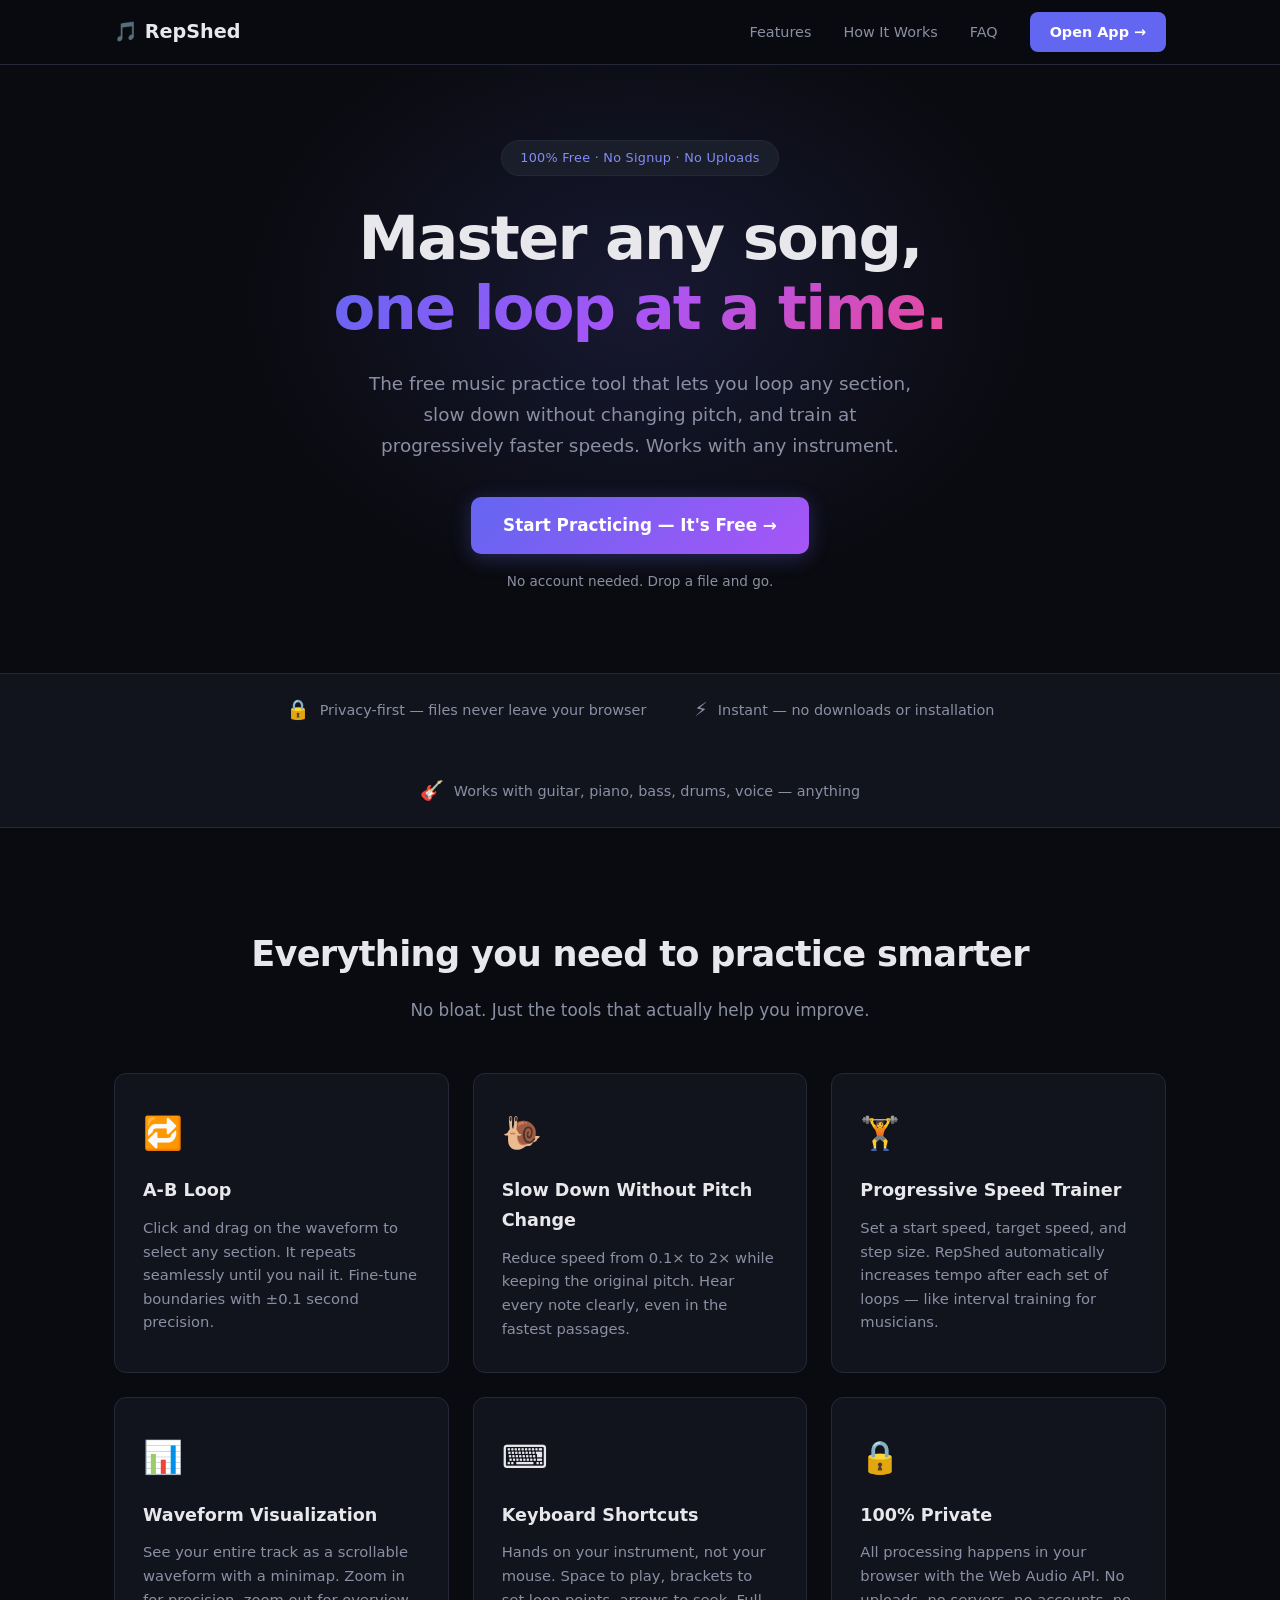
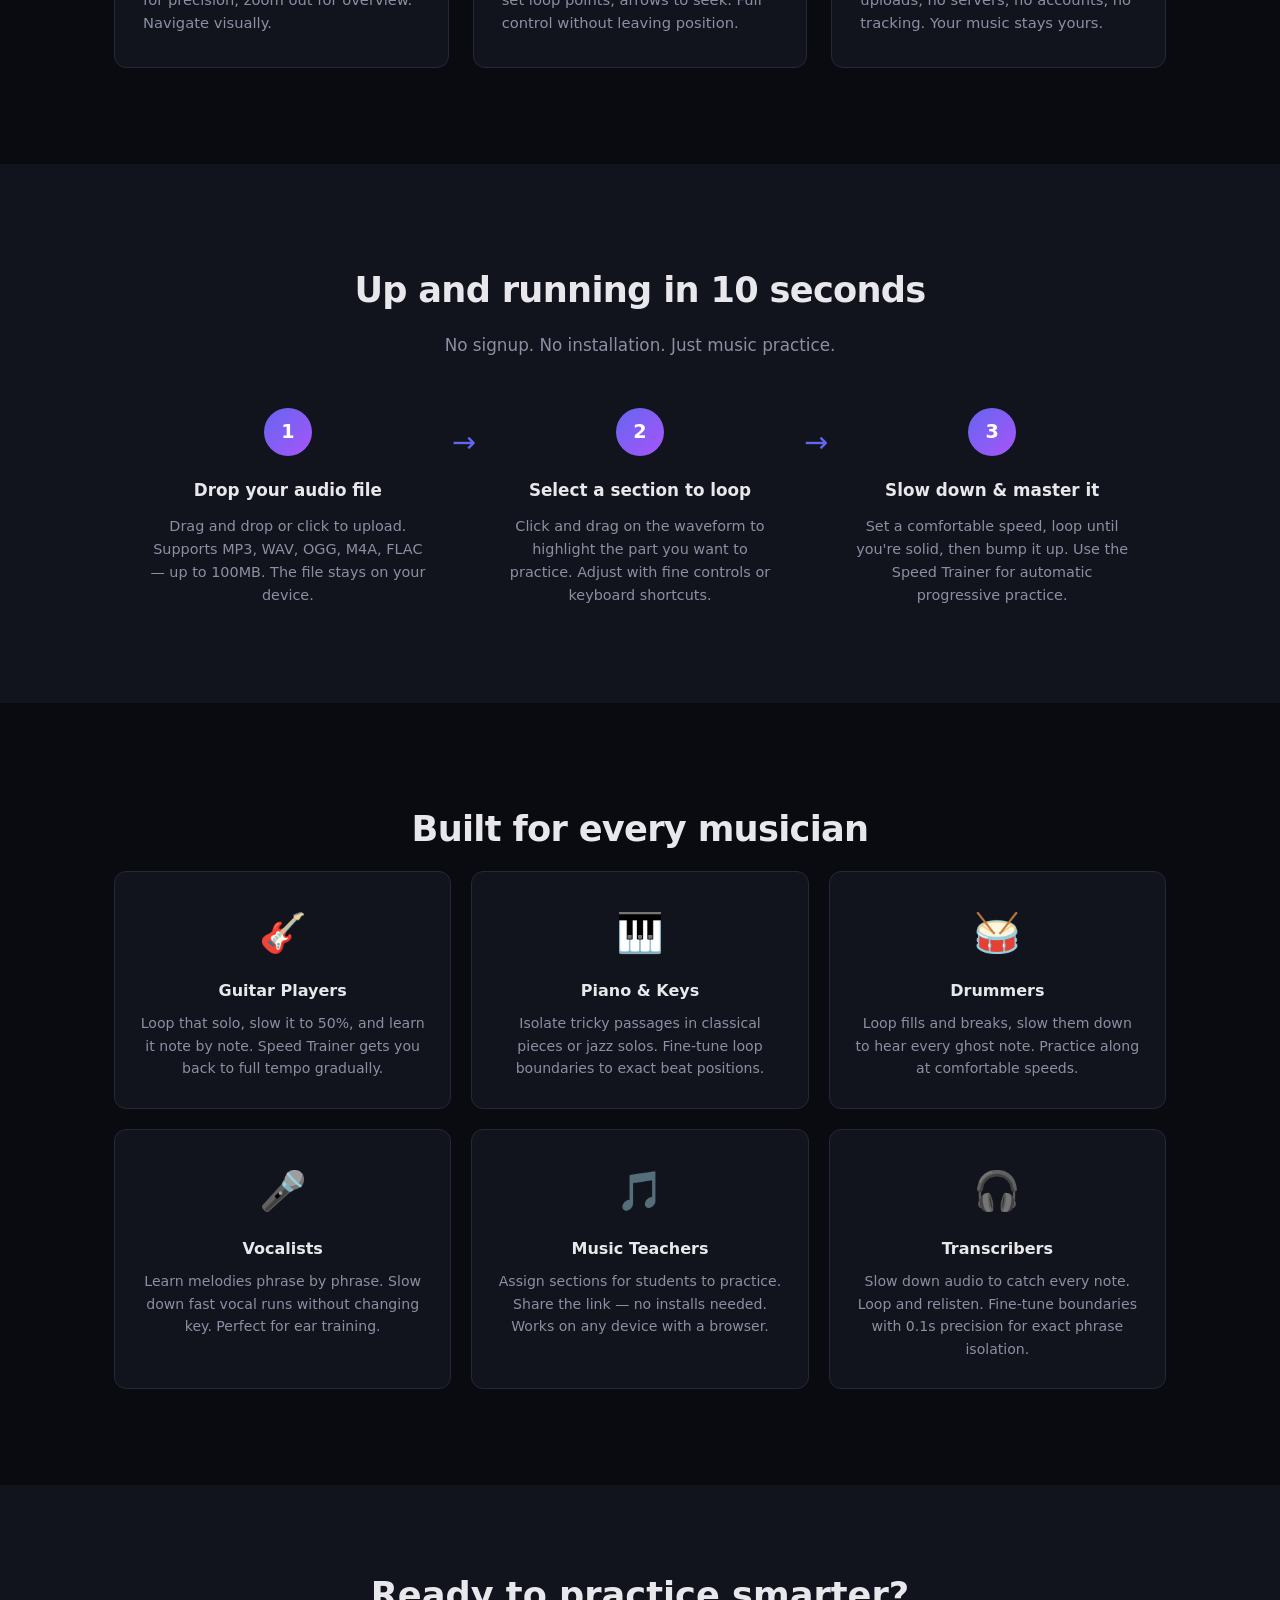
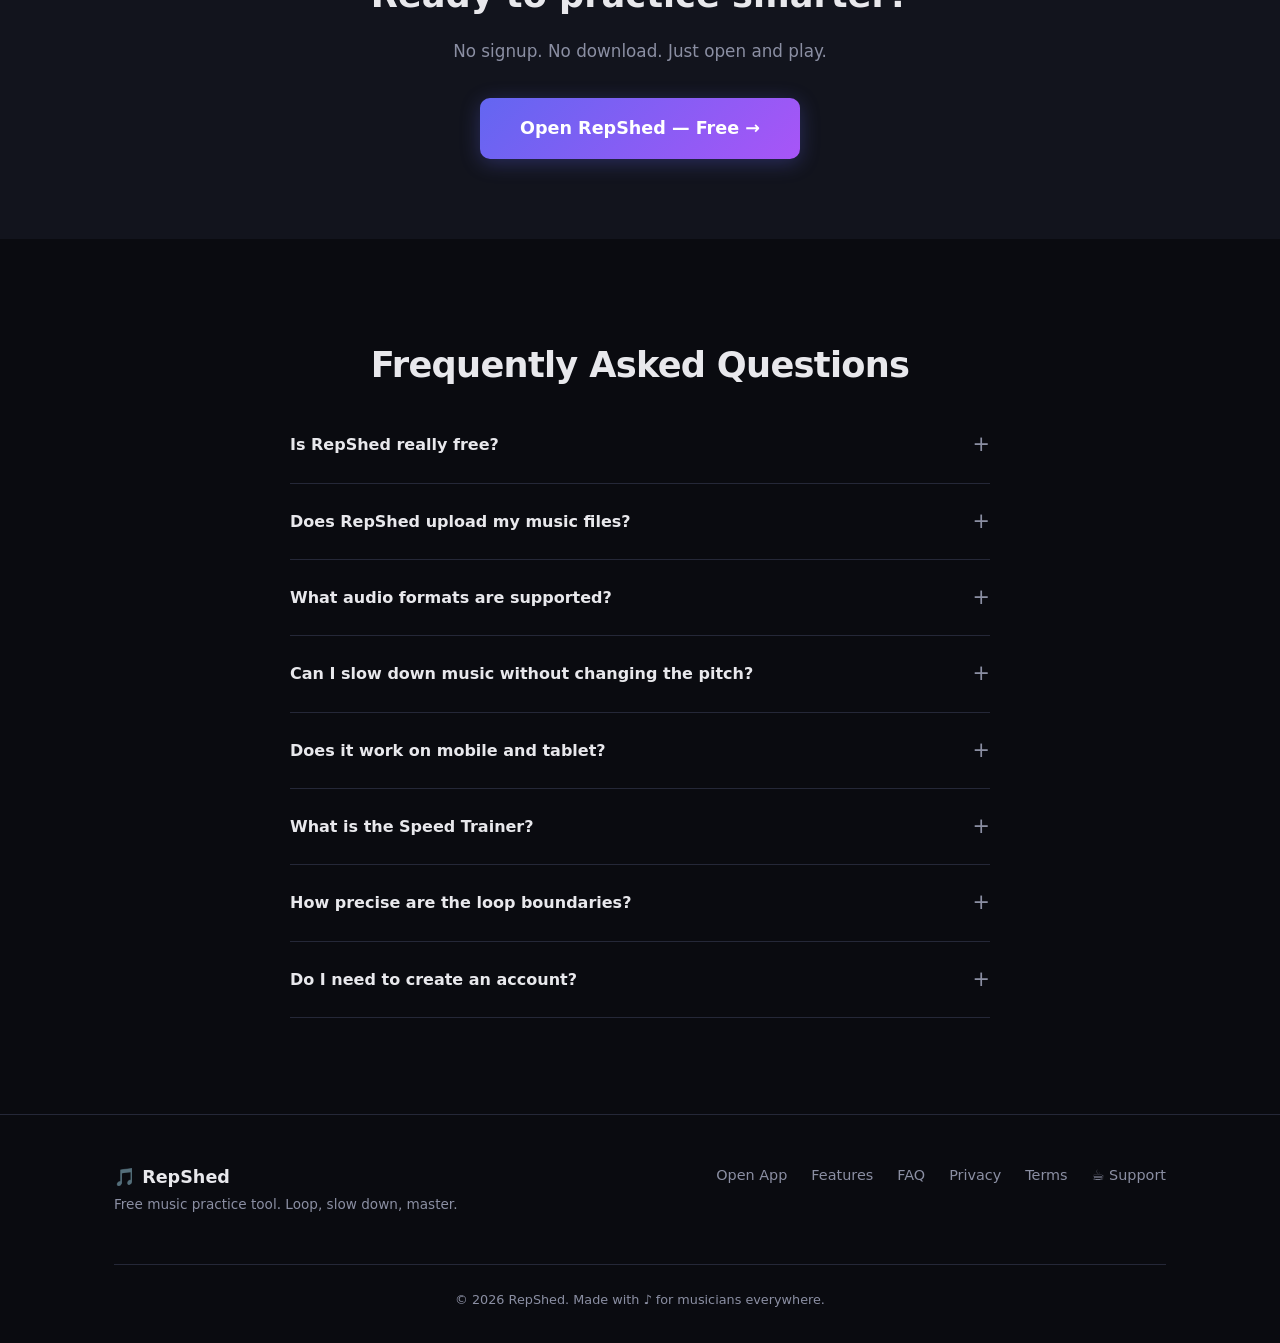
==== commit 580647aa: "refactor: rebrand TuneCraft → RepShed - Replace all TuneCraft/tunecraft references with RepShed/reps" ====
--- a/index.html
+++ b/index.html
@@ -3,25 +3,25 @@
 <head>
     <meta charset="UTF-8">
     <meta name="viewport" content="width=device-width, initial-scale=1.0">
-    <title>TuneCraft — Free Music Practice Tool | Loop, Slow Down & Master Any Song</title>
+    <title>RepShed — Free Music Practice Tool | Loop, Slow Down & Master Any Song</title>
     <meta name="description" content="Free online music practice tool. Loop any section, slow down without changing pitch, and train with progressive speed. Works with guitar, piano, bass, drums — any instrument. No signup, no uploads, 100% in your browser.">
     <meta name="keywords" content="music practice tool, loop player, slow down music, A-B repeat, speed trainer, guitar practice, piano practice, music loop online, slow down song without pitch change, free music practice">
 
     <!-- Open Graph -->
-    <meta property="og:title" content="TuneCraft — Free Music Practice Tool">
+    <meta property="og:title" content="RepShed — Free Music Practice Tool">
     <meta property="og:description" content="Loop, slow down, and master any song. Free online tool with A-B repeat, speed control, and progressive training. No signup required.">
     <meta property="og:type" content="website">
-    <meta property="og:url" content="https://tunecraft.app">
-    <meta property="og:image" content="https://tunecraft.app/img/og-image.png">
-    <meta property="og:site_name" content="TuneCraft">
+    <meta property="og:url" content="https://repshed.com">
+    <meta property="og:image" content="https://repshed.com/img/og-image.png">
+    <meta property="og:site_name" content="RepShed">
 
     <!-- Twitter Card -->
     <meta name="twitter:card" content="summary_large_image">
-    <meta name="twitter:title" content="TuneCraft — Free Music Practice Tool">
+    <meta name="twitter:title" content="RepShed — Free Music Practice Tool">
     <meta name="twitter:description" content="Loop, slow down, and master any song. Free, private, no signup.">
-    <meta name="twitter:image" content="https://tunecraft.app/img/og-image.png">
-
-    <link rel="canonical" href="https://tunecraft.app">
+    <meta name="twitter:image" content="https://repshed.com/img/og-image.png">
+
+    <link rel="canonical" href="https://repshed.com">
     <!-- Using system font stack for privacy (no external font requests) -->
     <link rel="stylesheet" href="css/landing.css">
 
@@ -30,8 +30,8 @@
     {
         "@context": "https://schema.org",
         "@type": "SoftwareApplication",
-        "name": "TuneCraft",
-        "url": "https://tunecraft.app",
+        "name": "RepShed",
+        "url": "https://repshed.com",
         "applicationCategory": "MultimediaApplication",
         "operatingSystem": "Web",
         "offers": {
@@ -48,7 +48,7 @@
             "Keyboard shortcuts for hands-free control",
             "100% browser-based, no file uploads"
         ],
-        "screenshot": "https://tunecraft.app/img/og-image.png"
+        "screenshot": "https://repshed.com/img/og-image.png"
     }
     </script>
 
@@ -60,15 +60,15 @@
         "mainEntity": [
             {
                 "@type": "Question",
-                "name": "Is TuneCraft really free?",
-                "acceptedAnswer": {
-                    "@type": "Answer",
-                    "text": "Yes, TuneCraft is 100% free with no signup required. All features are available immediately — no trials, no premium tiers, no ads."
+                "name": "Is RepShed really free?",
+                "acceptedAnswer": {
+                    "@type": "Answer",
+                    "text": "Yes, RepShed is 100% free with no signup required. All features are available immediately — no trials, no premium tiers, no ads."
                 }
             },
             {
                 "@type": "Question",
-                "name": "Does TuneCraft upload my music files?",
+                "name": "Does RepShed upload my music files?",
                 "acceptedAnswer": {
                     "@type": "Answer",
                     "text": "No. All audio processing happens entirely in your browser using the Web Audio API. Your files never leave your device. There are no servers, no uploads, no tracking."
@@ -76,10 +76,10 @@
             },
             {
                 "@type": "Question",
-                "name": "What audio formats does TuneCraft support?",
-                "acceptedAnswer": {
-                    "@type": "Answer",
-                    "text": "TuneCraft supports MP3, WAV, OGG, M4A, FLAC, AAC, and WMA files up to 100MB."
+                "name": "What audio formats does RepShed support?",
+                "acceptedAnswer": {
+                    "@type": "Answer",
+                    "text": "RepShed supports MP3, WAV, OGG, M4A, FLAC, AAC, and WMA files up to 100MB."
                 }
             },
             {
@@ -87,15 +87,15 @@
                 "name": "Can I slow down music without changing the pitch?",
                 "acceptedAnswer": {
                     "@type": "Answer",
-                    "text": "Yes! TuneCraft uses the Web Audio API to change playback speed from 0.1× to 2× while preserving the original pitch. Perfect for learning fast passages note by note."
+                    "text": "Yes! RepShed uses the Web Audio API to change playback speed from 0.1× to 2× while preserving the original pitch. Perfect for learning fast passages note by note."
                 }
             },
             {
                 "@type": "Question",
-                "name": "Does TuneCraft work on mobile and tablet?",
-                "acceptedAnswer": {
-                    "@type": "Answer",
-                    "text": "Yes. TuneCraft is fully responsive and supports touch gestures on iPad, iPhone, Android phones and tablets."
+                "name": "Does RepShed work on mobile and tablet?",
+                "acceptedAnswer": {
+                    "@type": "Answer",
+                    "text": "Yes. RepShed is fully responsive and supports touch gestures on iPad, iPhone, Android phones and tablets."
                 }
             }
         ]
@@ -106,7 +106,7 @@
     <!-- Navigation -->
     <nav class="nav">
         <div class="nav-inner">
-            <a href="/" class="nav-logo">🎵 TuneCraft</a>
+            <a href="/" class="nav-logo">🎵 RepShed</a>
             <div class="nav-links">
                 <a href="#features">Features</a>
                 <a href="#how-it-works">How It Works</a>
@@ -170,7 +170,7 @@
                 <div class="feature-card">
                     <div class="feature-icon">🏋️</div>
                     <h3>Progressive Speed Trainer</h3>
-                    <p>Set a start speed, target speed, and step size. TuneCraft automatically increases tempo after each set of loops — like interval training for musicians.</p>
+                    <p>Set a start speed, target speed, and step size. RepShed automatically increases tempo after each set of loops — like interval training for musicians.</p>
                 </div>
 
                 <div class="feature-card">
@@ -267,7 +267,7 @@
         <div class="section-inner">
             <h2>Ready to practice smarter?</h2>
             <p>No signup. No download. Just open and play.</p>
-            <a href="/app" class="btn-primary btn-lg">Open TuneCraft — Free →</a>
+            <a href="/app" class="btn-primary btn-lg">Open RepShed — Free →</a>
         </div>
     </section>
 
@@ -278,12 +278,12 @@
 
             <div class="faq-list">
                 <details class="faq-item">
-                    <summary>Is TuneCraft really free?</summary>
+                    <summary>Is RepShed really free?</summary>
                     <p>Yes, 100% free. No trials, no premium tiers, no ads. All features are available right now, no account needed.</p>
                 </details>
 
                 <details class="faq-item">
-                    <summary>Does TuneCraft upload my music files?</summary>
+                    <summary>Does RepShed upload my music files?</summary>
                     <p>No. All audio processing happens entirely in your browser using the Web Audio API. Your files never leave your device. There are no servers involved.</p>
                 </details>
 
@@ -299,12 +299,12 @@
 
                 <details class="faq-item">
                     <summary>Does it work on mobile and tablet?</summary>
-                    <p>Yes. TuneCraft is fully responsive and supports touch on iPad, iPhone, and Android devices. Keyboard shortcuts are available on desktop.</p>
+                    <p>Yes. RepShed is fully responsive and supports touch on iPad, iPhone, and Android devices. Keyboard shortcuts are available on desktop.</p>
                 </details>
 
                 <details class="faq-item">
                     <summary>What is the Speed Trainer?</summary>
-                    <p>It's like interval training for musicians. Set a start speed (e.g. 0.5×), a target (e.g. 1.0×), and a step (e.g. 0.05×). TuneCraft auto-increases the tempo after a set number of loops, building your speed gradually without overwhelming you.</p>
+                    <p>It's like interval training for musicians. Set a start speed (e.g. 0.5×), a target (e.g. 1.0×), and a step (e.g. 0.05×). RepShed auto-increases the tempo after a set number of loops, building your speed gradually without overwhelming you.</p>
                 </details>
 
                 <details class="faq-item">
@@ -324,7 +324,7 @@
     <footer class="footer">
         <div class="footer-inner">
             <div class="footer-brand">
-                <span class="footer-logo">🎵 TuneCraft</span>
+                <span class="footer-logo">🎵 RepShed</span>
                 <p>Free music practice tool. Loop, slow down, master.</p>
             </div>
             <div class="footer-links">
@@ -333,10 +333,10 @@
                 <a href="#faq">FAQ</a>
                 <a href="/privacy">Privacy</a>
                 <a href="/terms">Terms</a>
-                <a href="https://ko-fi.com/tunecraft" target="_blank" rel="noopener">☕ Support</a>
+                <a href="https://ko-fi.com/repshed" target="_blank" rel="noopener">☕ Support</a>
             </div>
             <div class="footer-copy">
-                <p>© 2026 TuneCraft. Made with ♪ for musicians everywhere.</p>
+                <p>© 2026 RepShed. Made with ♪ for musicians everywhere.</p>
             </div>
         </div>
     </footer>
--- a/css/landing.css
+++ b/css/landing.css
@@ -1,4 +1,4 @@
-/* ── TuneCraft Landing Page ────────────────────────────── */
+/* ── RepShed Landing Page ────────────────────────────── */
 :root {
     --bg: #0a0b10;
     --surface: #12141d;
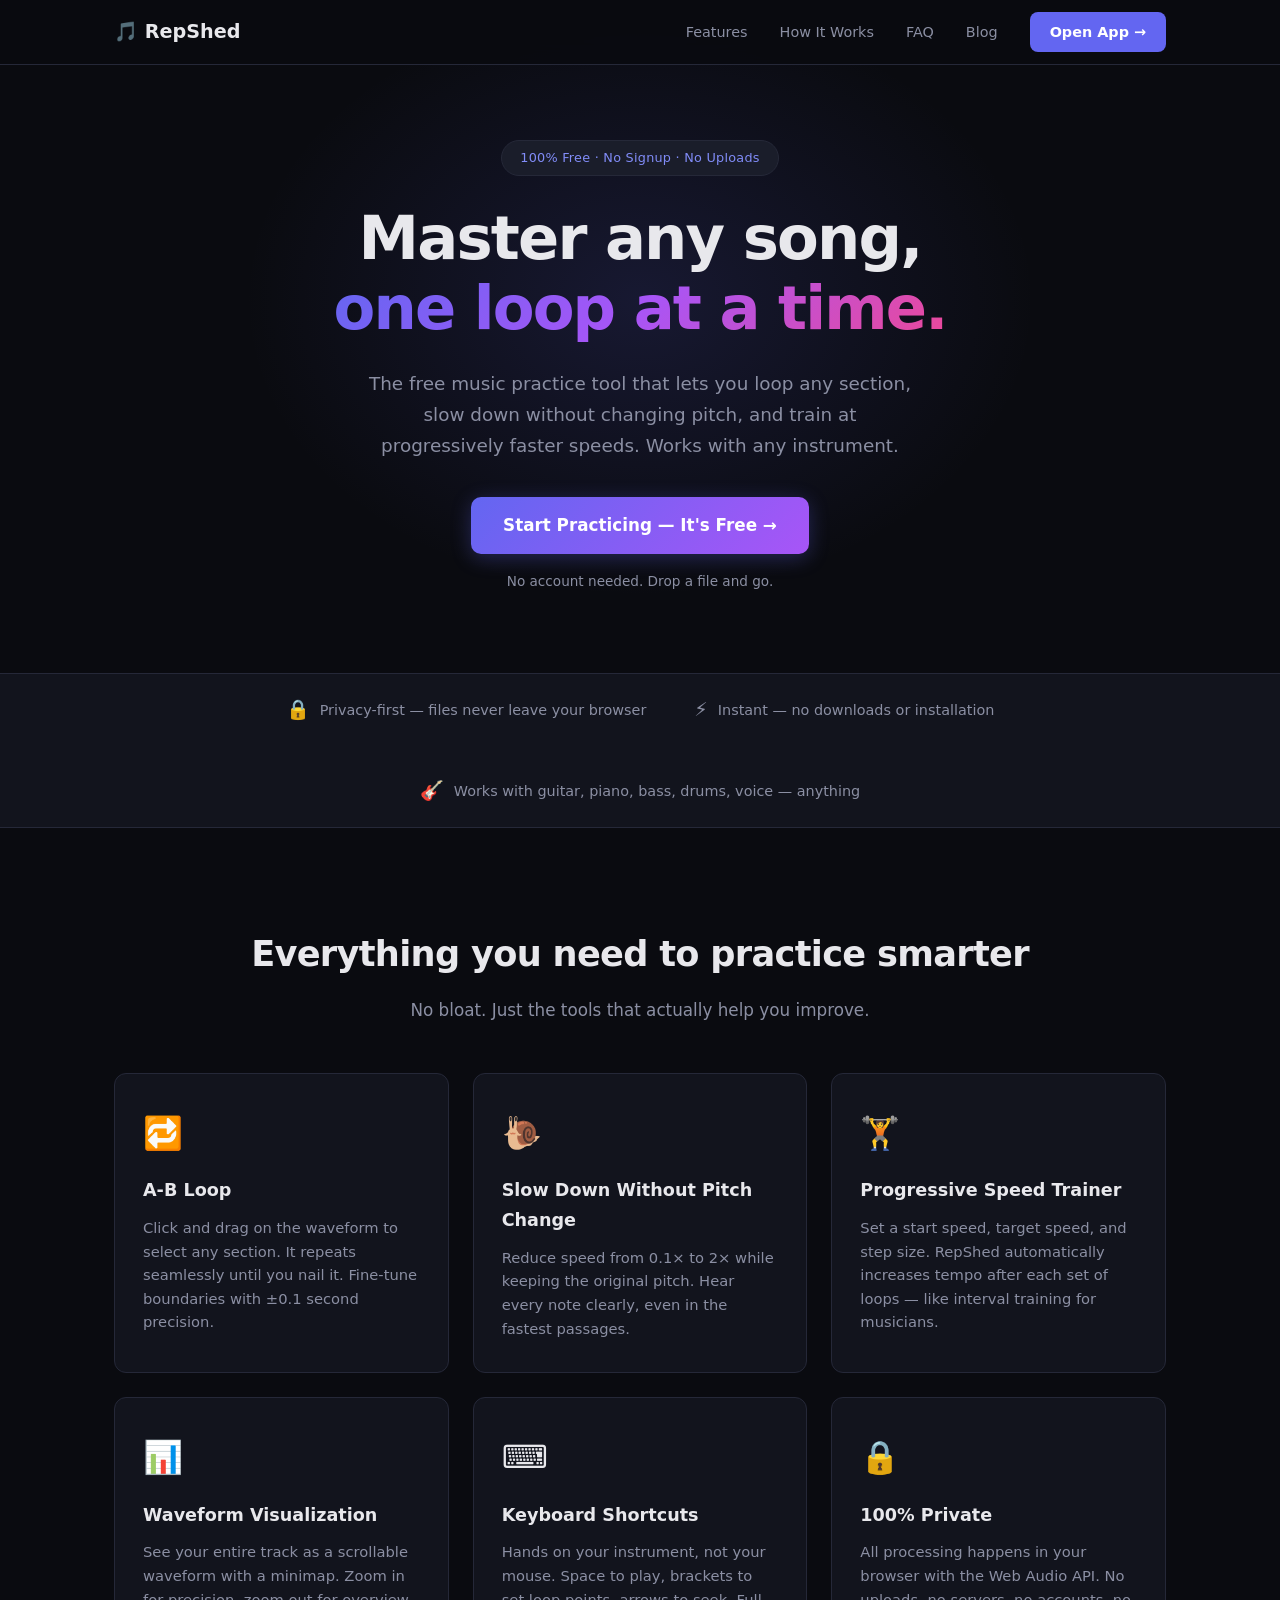
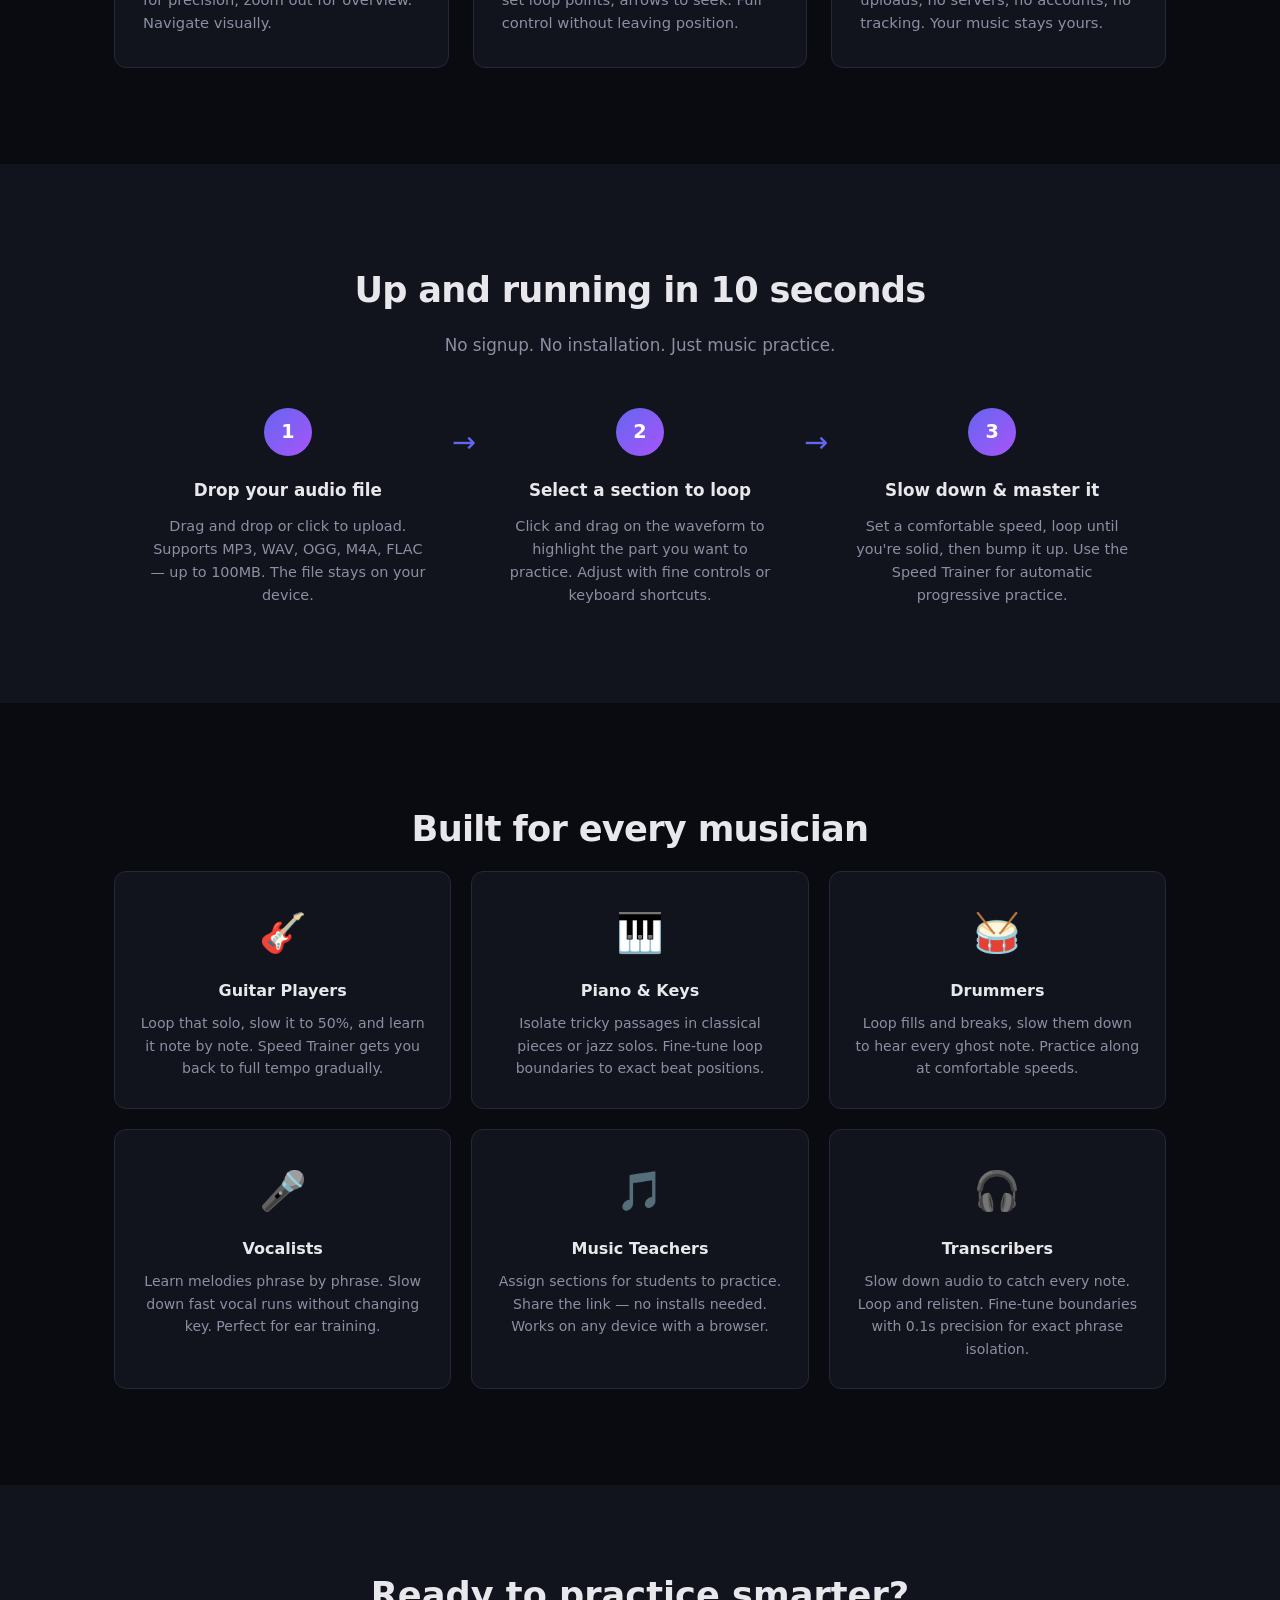
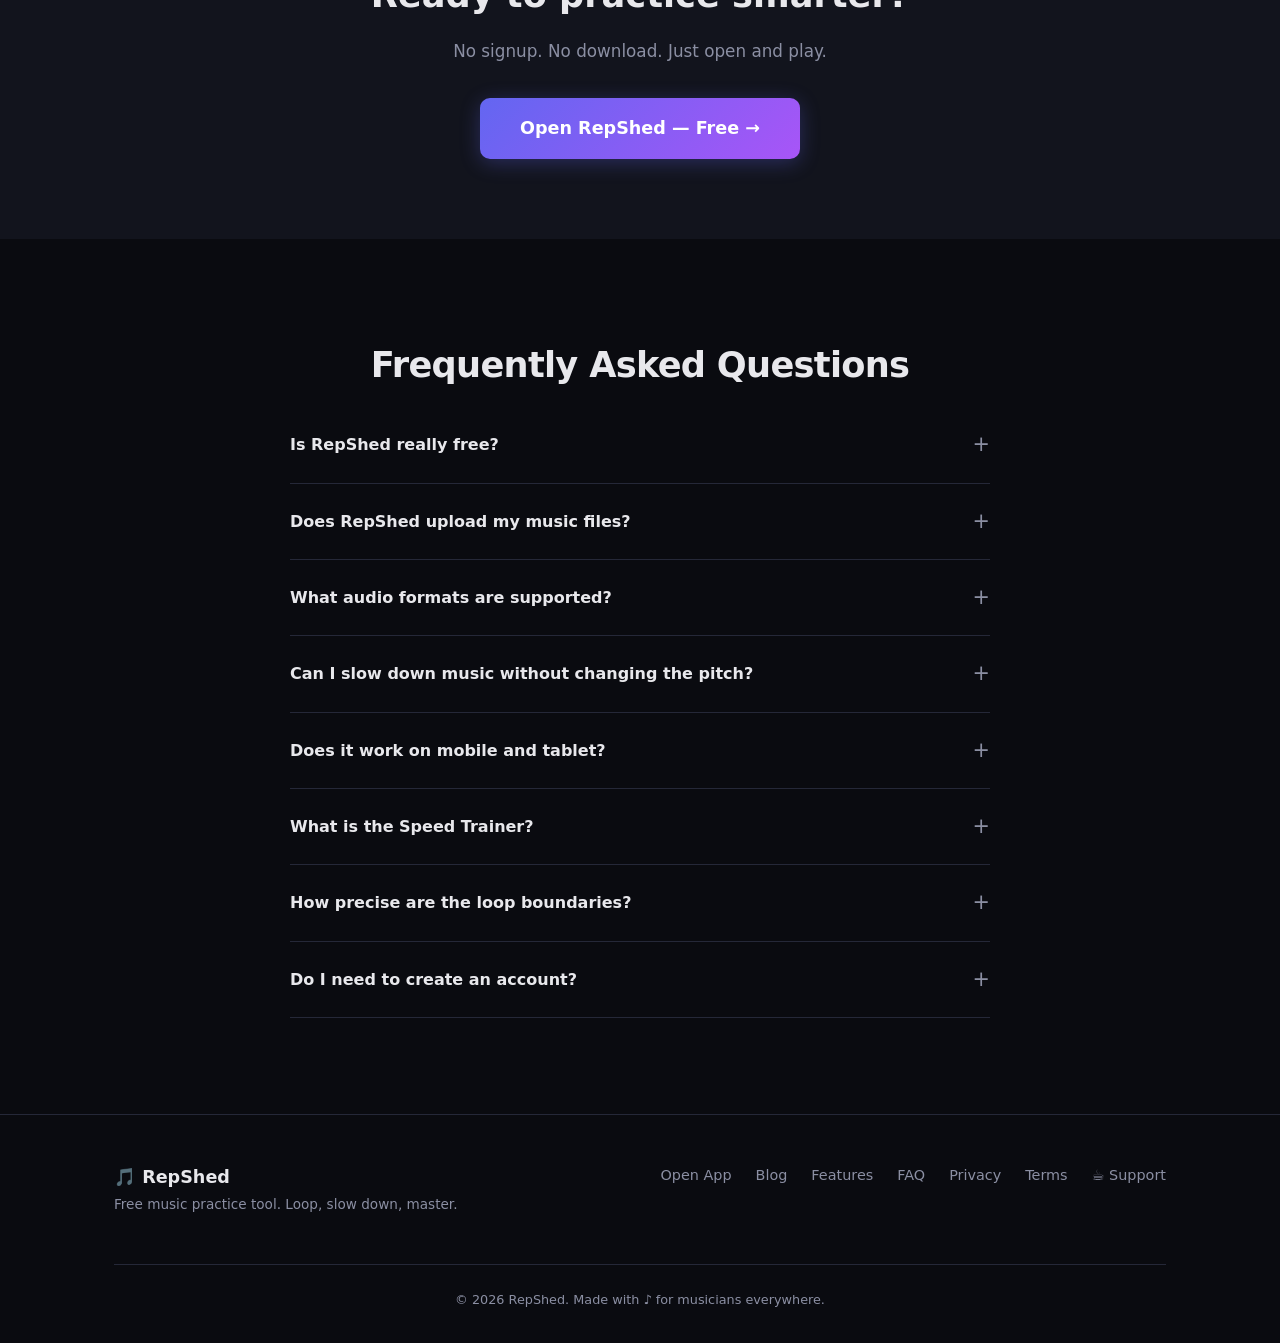
==== commit 88db6f80: "feat: add SEO blog with 3 articles + Google Search Console guide Blog articles targeting high-value " ====
--- a/index.html
+++ b/index.html
@@ -111,6 +111,7 @@
                 <a href="#features">Features</a>
                 <a href="#how-it-works">How It Works</a>
                 <a href="#faq">FAQ</a>
+                <a href="/blog">Blog</a>
                 <a href="/app" class="nav-cta">Open App →</a>
             </div>
             <button class="nav-mobile-toggle" id="nav-toggle" aria-label="Menu">☰</button>
@@ -329,6 +330,7 @@
             </div>
             <div class="footer-links">
                 <a href="/app">Open App</a>
+                <a href="/blog">Blog</a>
                 <a href="#features">Features</a>
                 <a href="#faq">FAQ</a>
                 <a href="/privacy">Privacy</a>
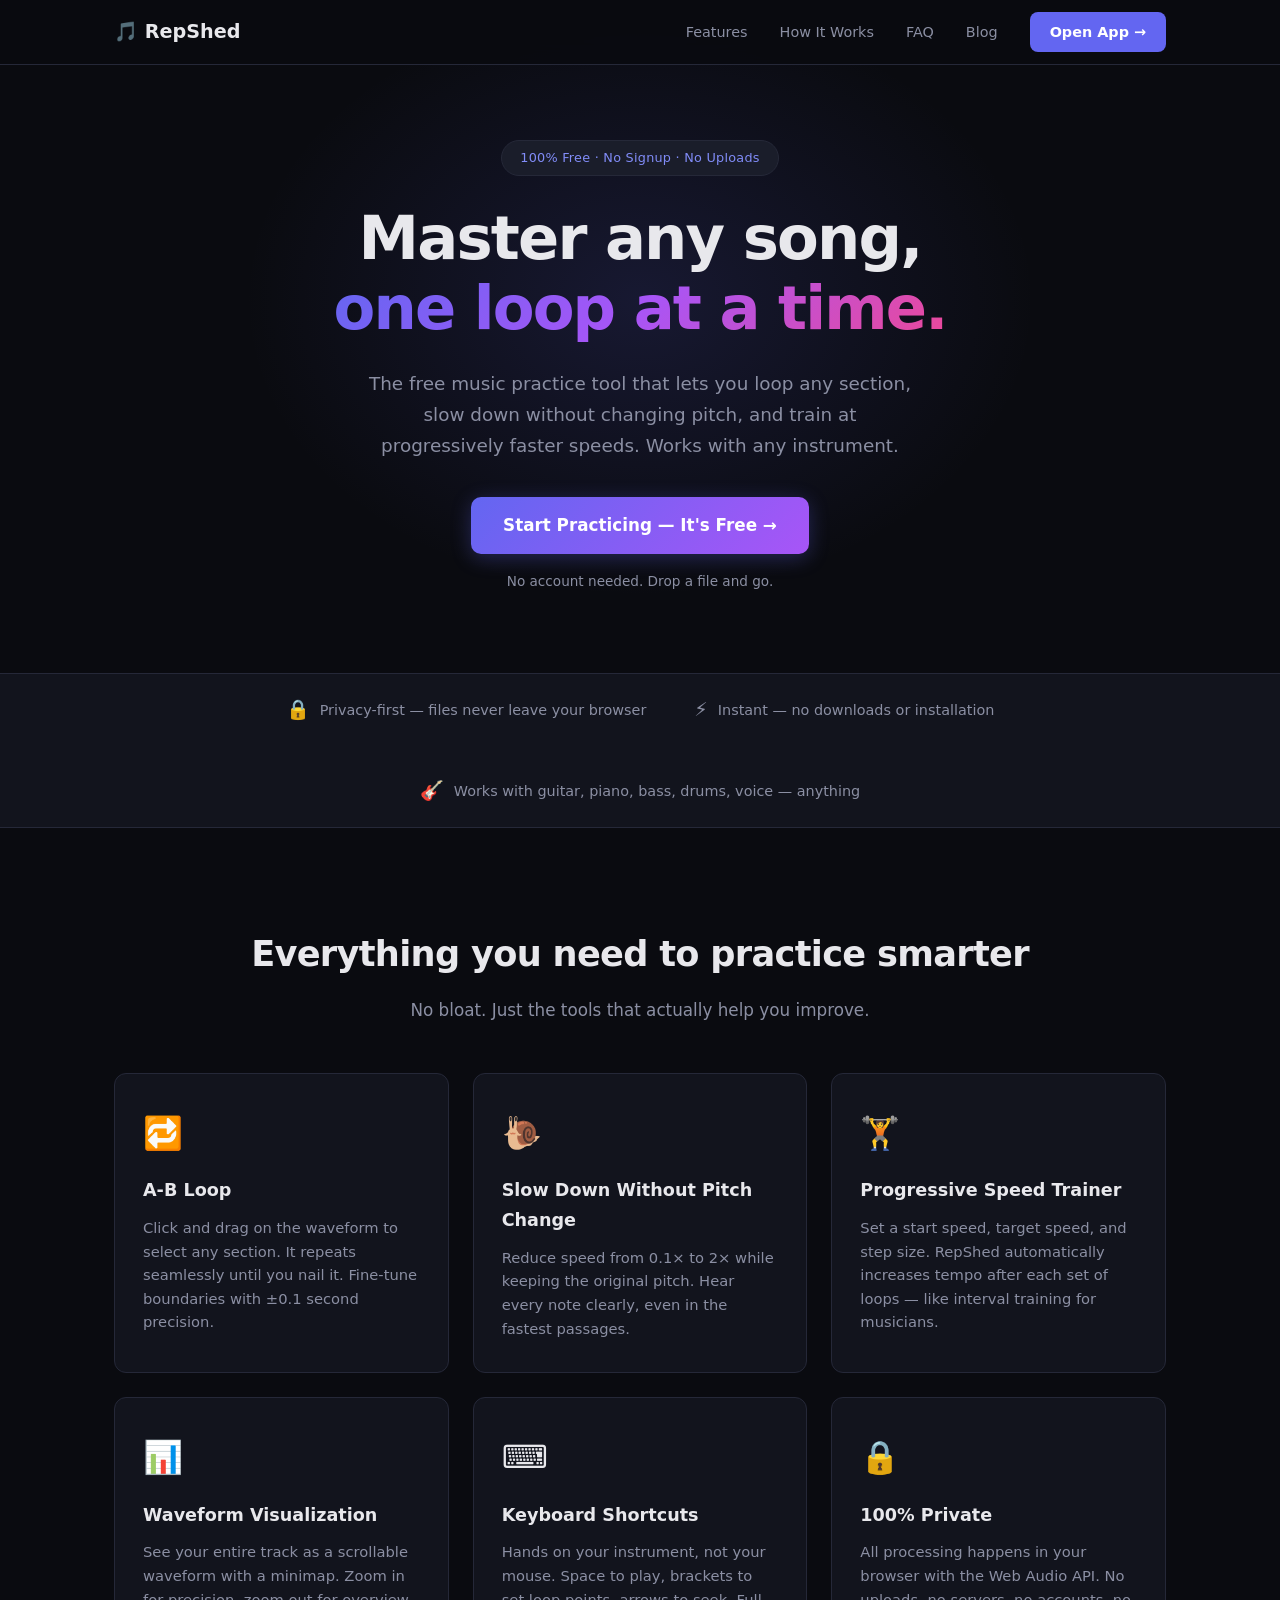
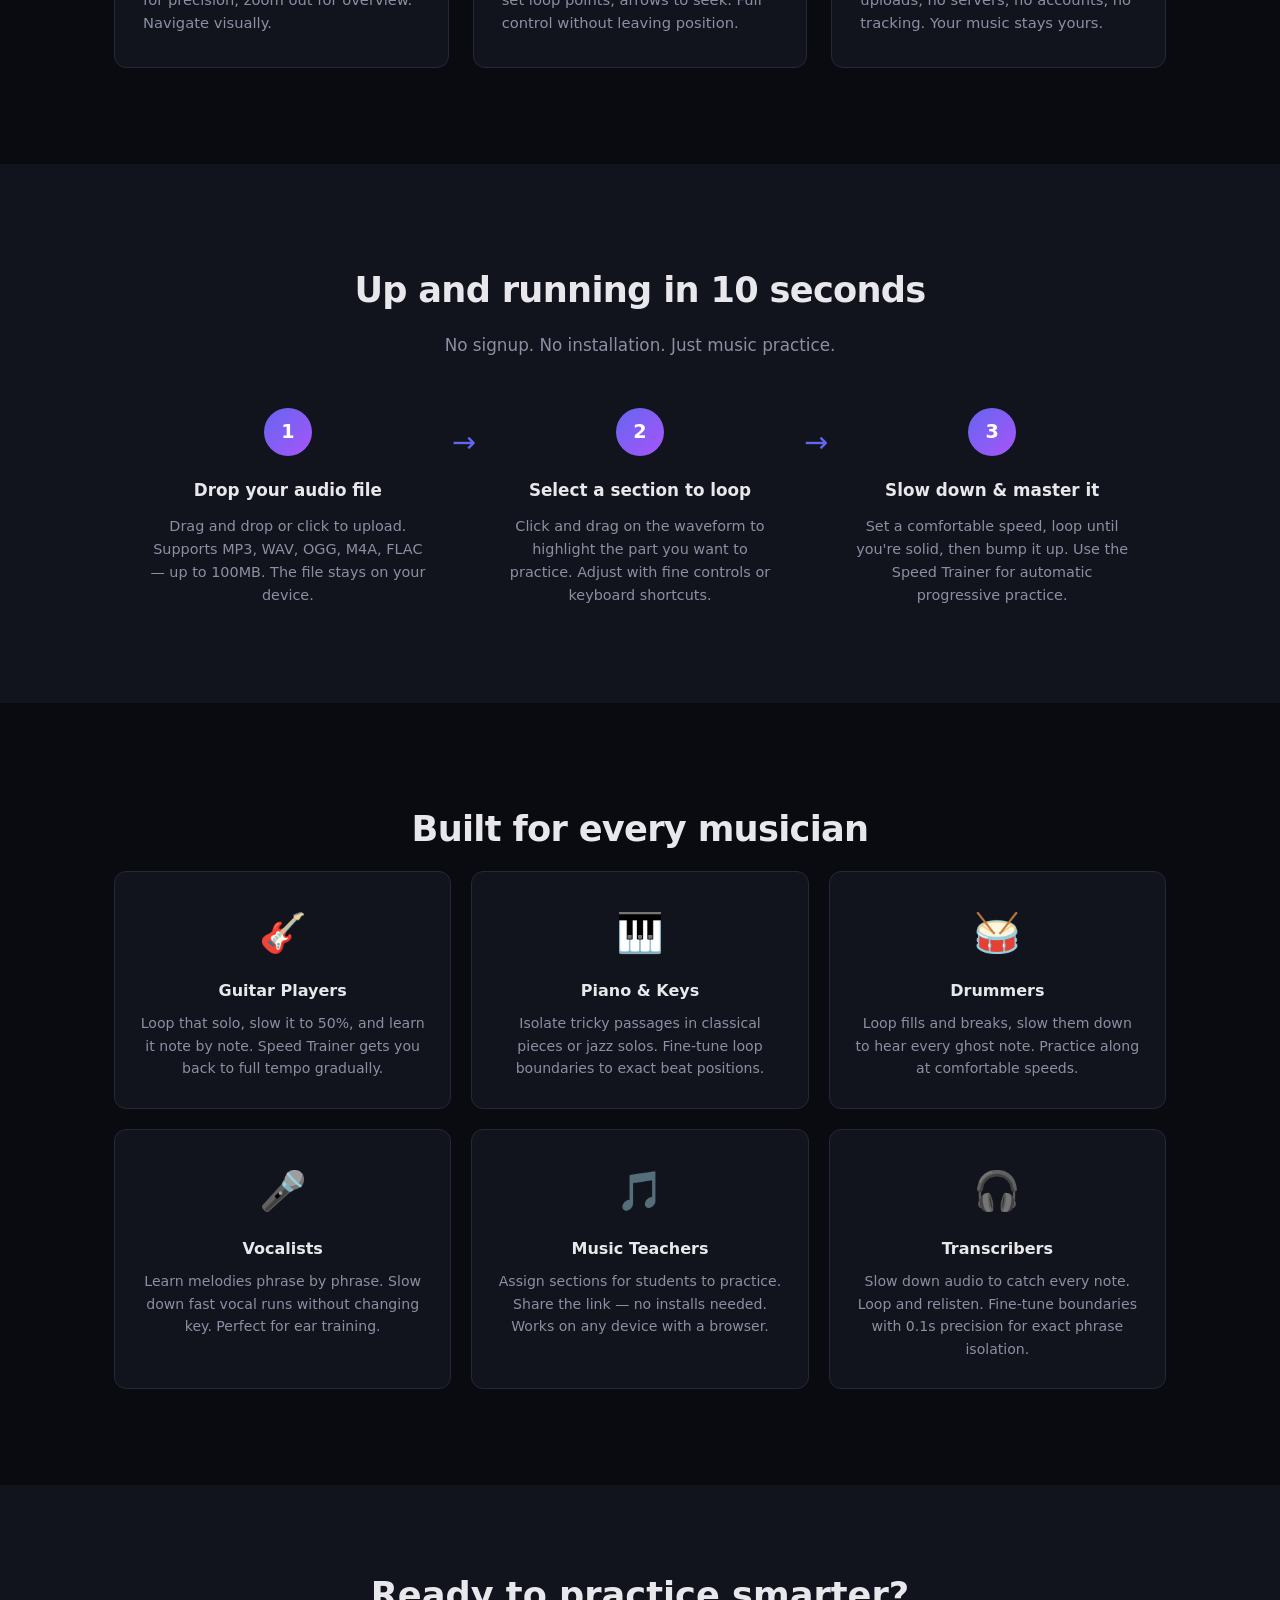
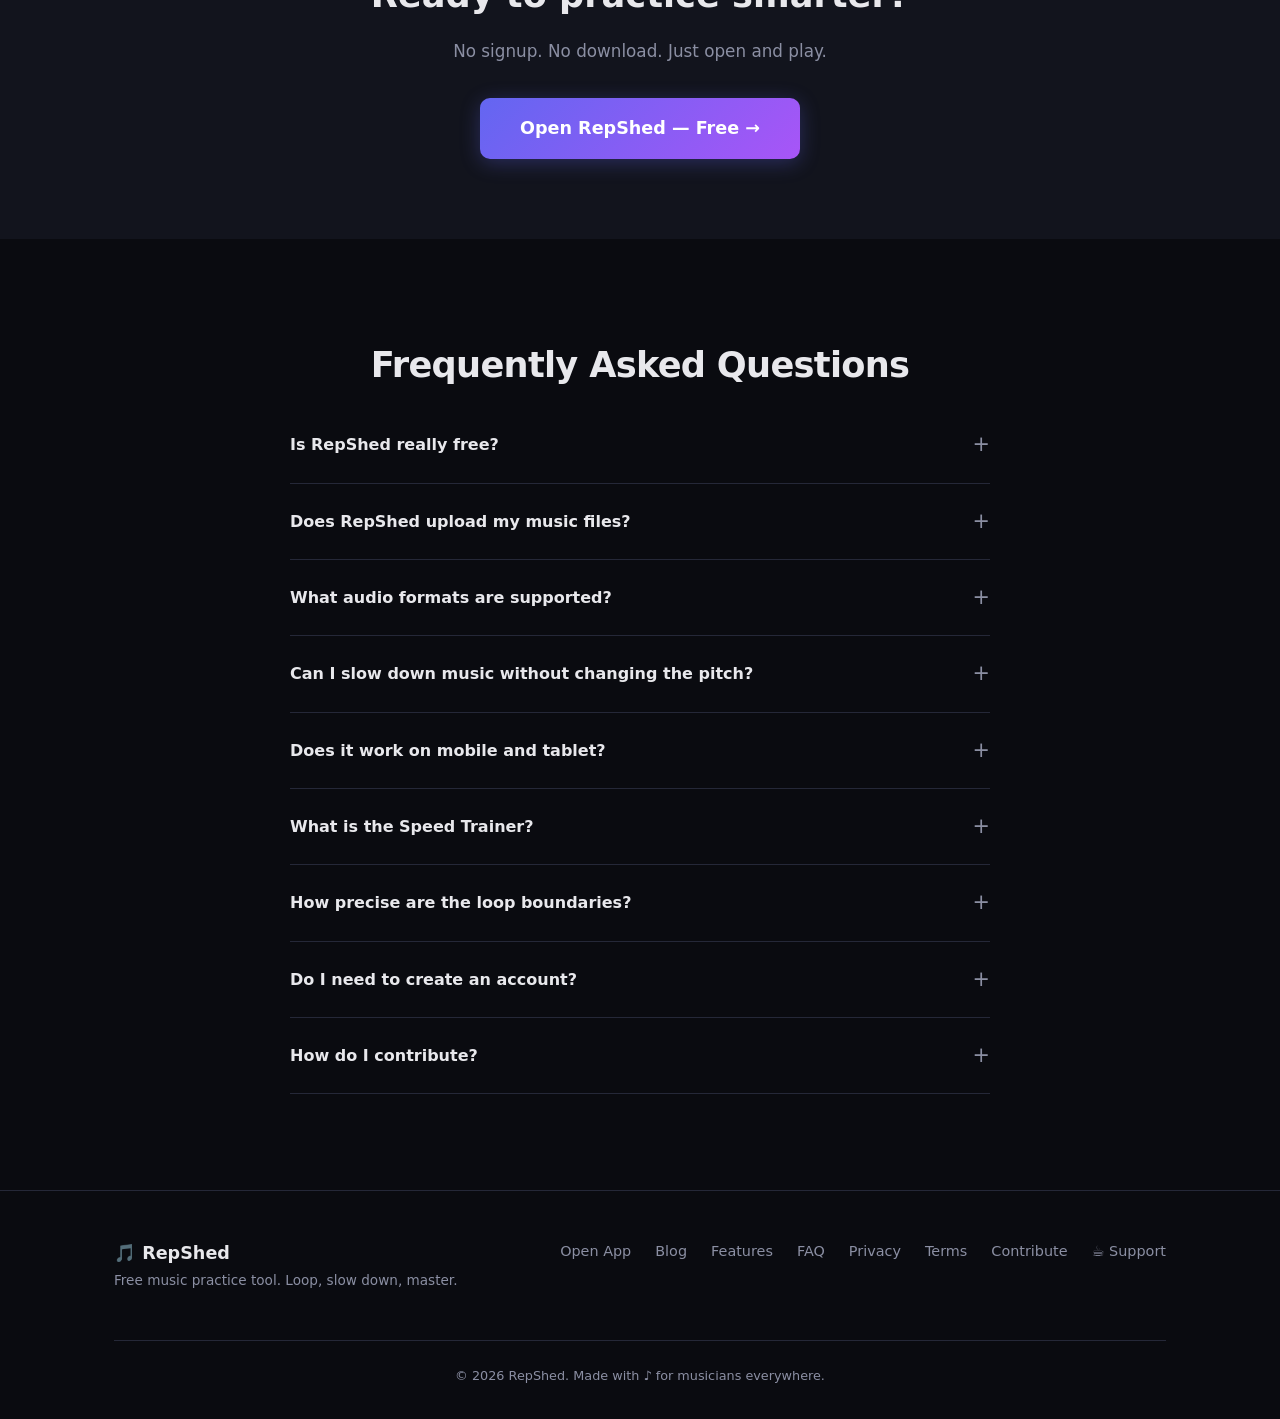
==== commit e5cced1e: "Merge 81e61722dc73ef754a6c6f22e750d86de1d56b59 into c52ff1d7793fe17af8eecd901a940c550e6e4765" ====
--- a/index.html
+++ b/index.html
@@ -317,6 +317,11 @@
                     <summary>Do I need to create an account?</summary>
                     <p>No. There's no account system. Just open the page and start practicing. Your audio never touches a server.</p>
                 </details>
+
+                <details class="faq-item">
+                    <summary>How do I contribute?</summary>
+                    <p>Contributions are welcome! You can contribute by reporting bugs, suggesting features, or submitting code improvements via the <a href="https://github.com/wenghb/repshed" target="_blank" rel="noopener">GitHub repository</a>.</p>
+                </details>
             </div>
         </div>
     </section>
@@ -335,7 +340,8 @@
                 <a href="#faq">FAQ</a>
                 <a href="/privacy">Privacy</a>
                 <a href="/terms">Terms</a>
-                <a href="https://ko-fi.com/repshed" target="_blank" rel="noopener">☕ Support</a>
+                <a href="https://github.com/wenghb/repshed" target="_blank" rel="noopener">Contribute</a>
+                <a href="https://buy.stripe.com/eVq28tajs2iW48EeQz8EM01" target="_blank" rel="noopener">☕ Support</a>
             </div>
             <div class="footer-copy">
                 <p>© 2026 RepShed. Made with ♪ for musicians everywhere.</p>
--- a/css/landing.css
+++ b/css/landing.css
@@ -29,6 +29,17 @@
     -webkit-font-smoothing: antialiased;
 }
 
+a { 
+    color: var(--accent-light);
+    text-decoration: none;
+}
+
+a:hover {
+    color: var(--accent);
+    text-decoration: underline;
+    transition: color 0.2s;
+}
+
 /* ── Navigation ───────────────────────────────────────── */
 .nav {
     position: fixed;
